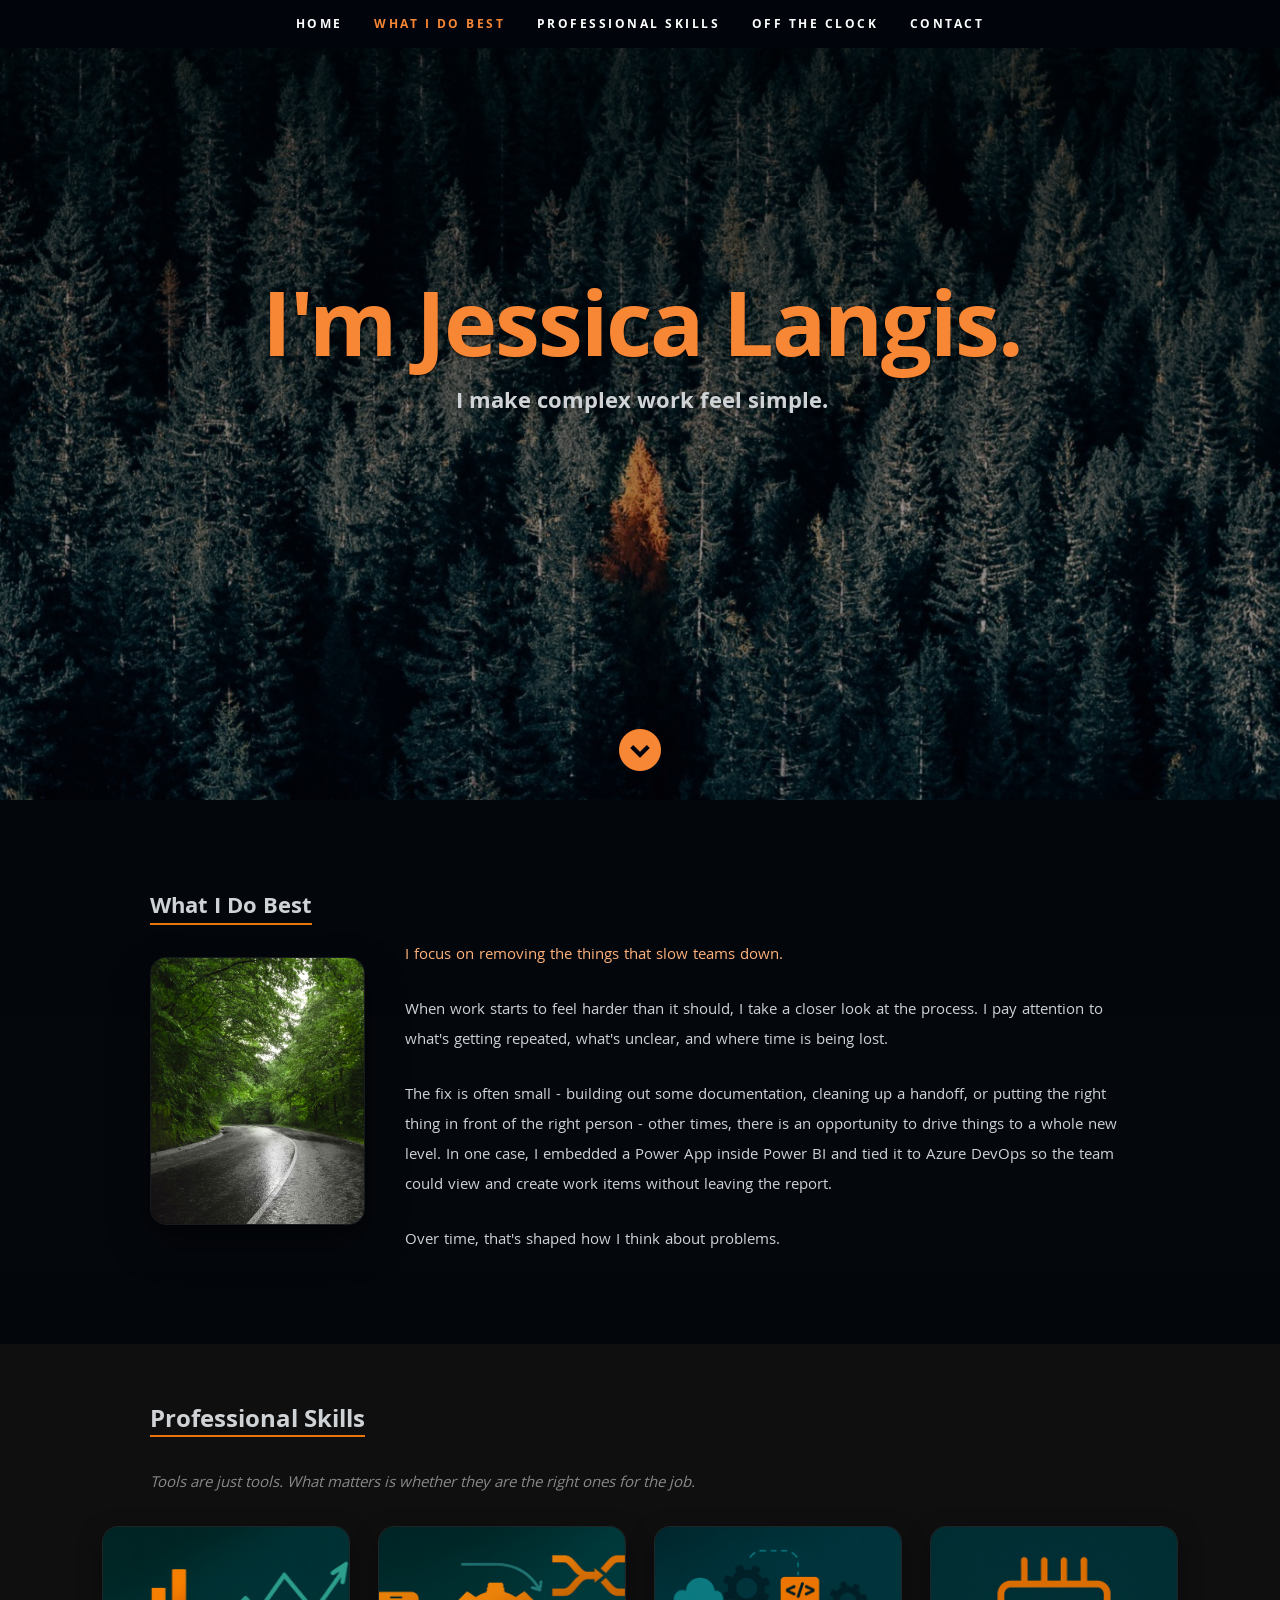
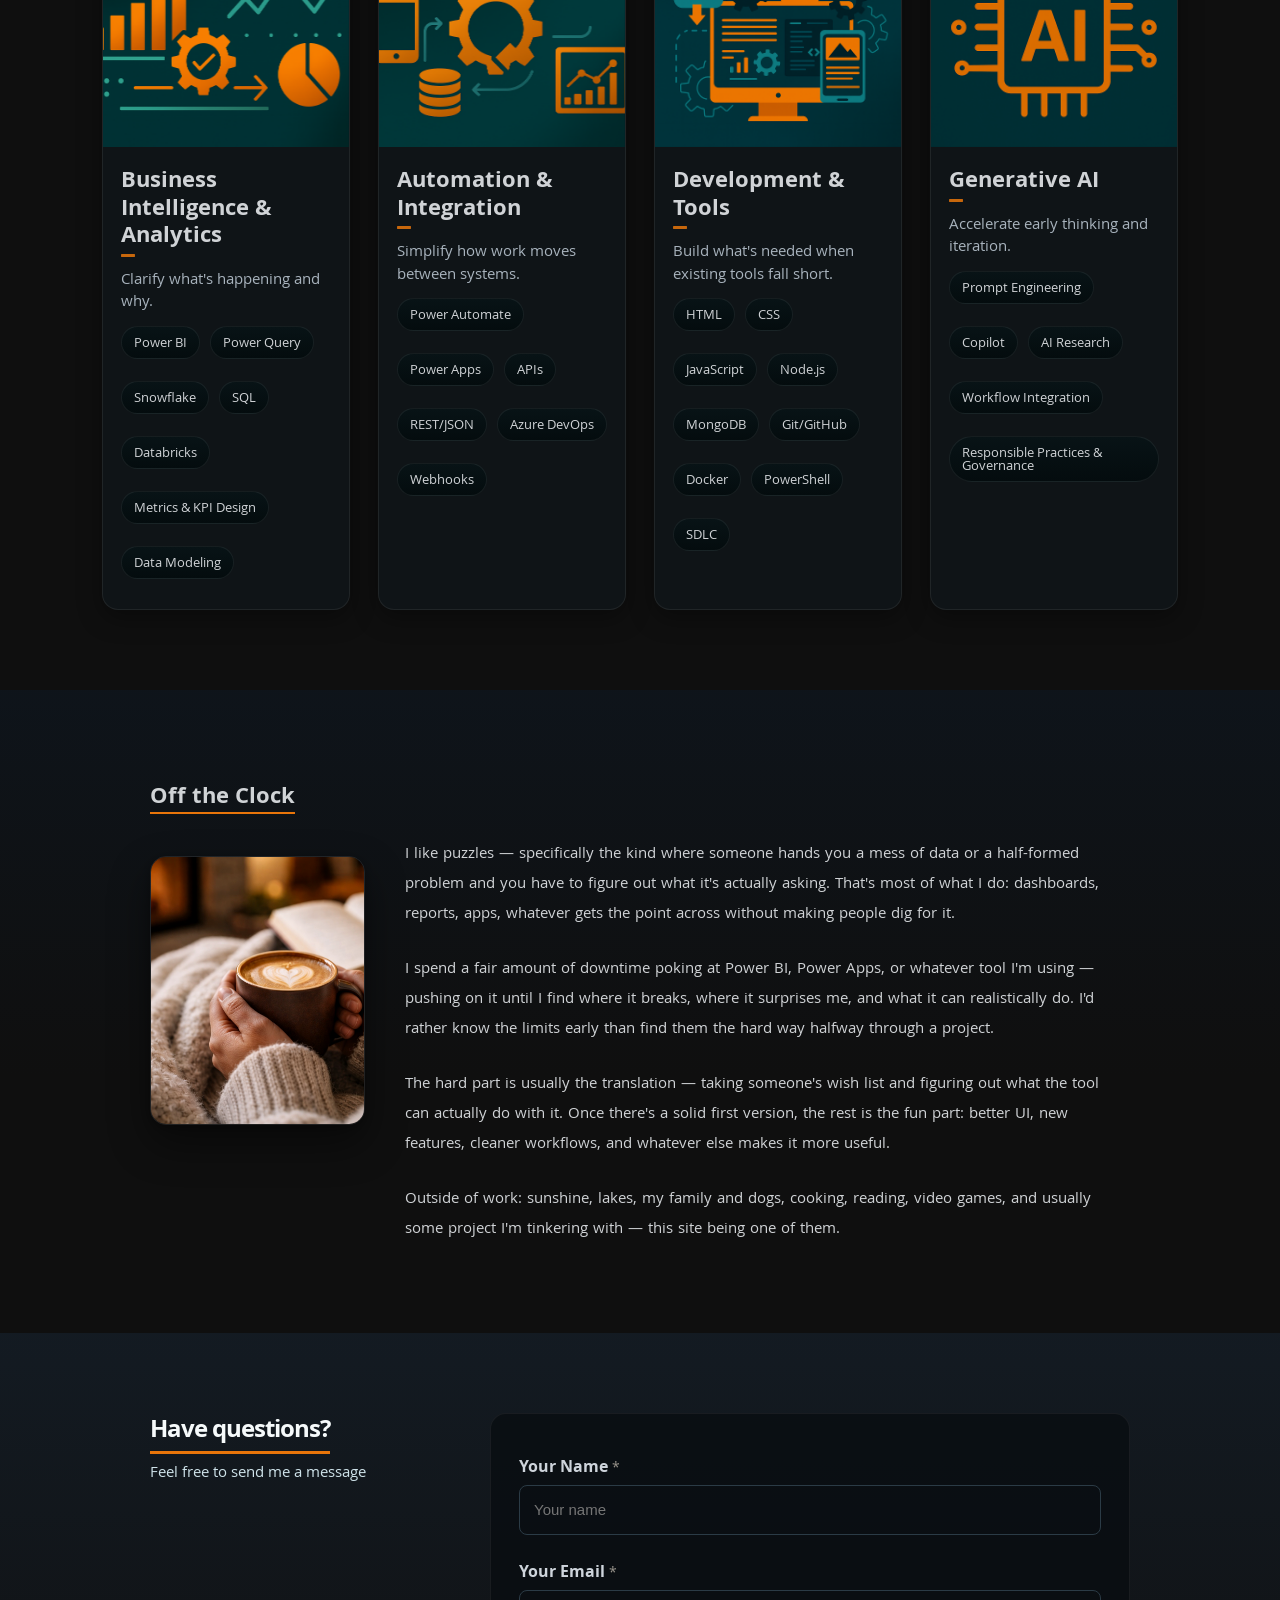
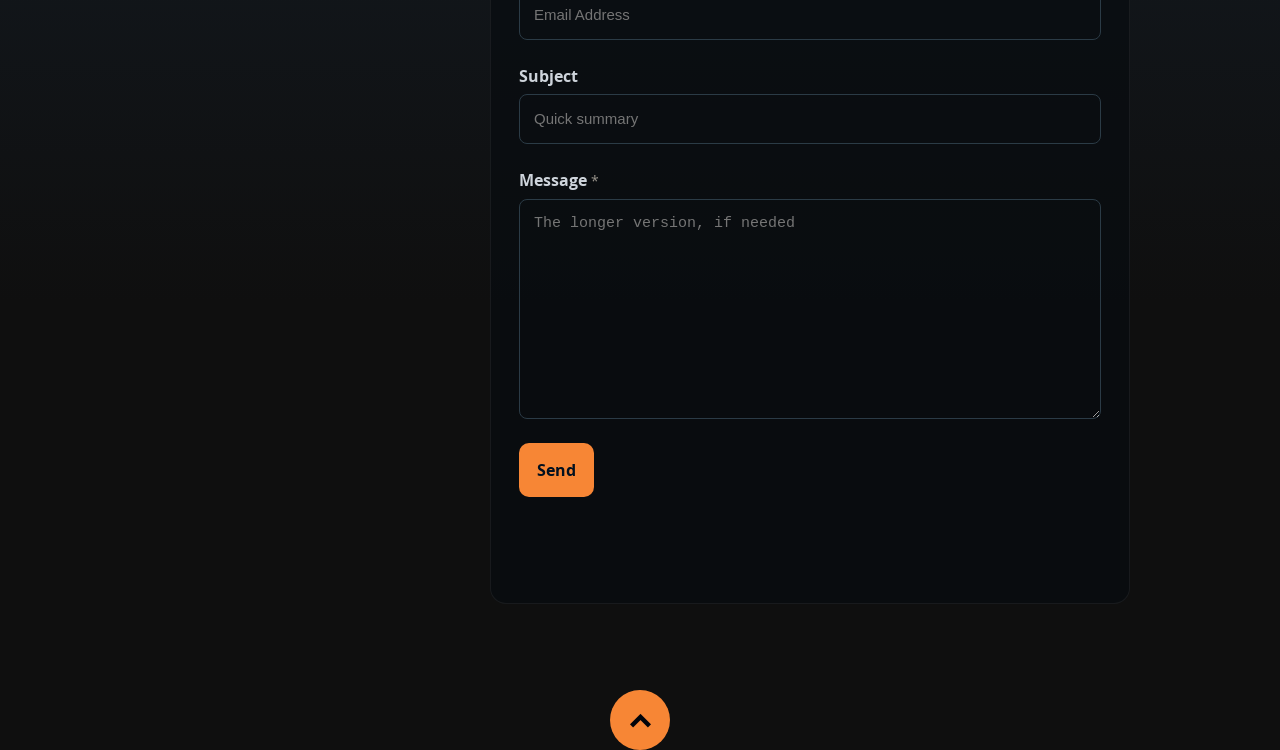
==== portfolio.html @ e97ec48c "simplified" ====
<!DOCTYPE html>
<!--[if lt IE 8 ]><html class="no-js ie ie7" lang="en"> <![endif]-->
<!--[if IE 8 ]><html class="no-js ie ie8" lang="en"> <![endif]-->
<!--[if (gte IE 8)|!(IE)]><!--><html class="no-js" lang="en"> <!--<![endif]-->
<head>

   <!--- Basic Page Needs
   ================================================== -->
   <meta charset="utf-8">
	<title>Jessica Langis — Portfolio</title>
	<meta name="description" content="Portfolio">
	<meta name="author" content="Jessica Langis">

   <!-- Mobile Specific Metas
   ================================================== -->
	<meta name="viewport" content="width=device-width, initial-scale=1, maximum-scale=1">

	<!-- CSS
    ================================================== -->
   <link rel="stylesheet" href="css/default.css">
	<link rel="stylesheet" href="css/layout.css">
   <link rel="stylesheet" href="css/media-queries.css">
   <link rel="stylesheet" href="css/magnific-popup.css">

   <!-- Script
   ================================================== -->
	<script src="js/modernizr.js"></script>

   <!-- Favicons
	================================================== -->
	<link rel="shortcut icon" href="favicon.png" sizes="32x32" type="image/png">

</head>


<body>

   <!-- Header
   ================================================== -->
   <header id="home">

      <nav id="nav-wrap">

         <a class="mobile-btn" href="#nav-wrap" title="Show navigation">Show navigation</a>
	      <a class="mobile-btn" href="#" title="Hide navigation">Hide navigation</a>

         <ul id="nav" class="nav">
            <li><a href="index.html">Home</a></li>
            <li><a class="smoothscroll" href="#whatidobest">What I Do Best</a></li>
	         <li><a class="smoothscroll" href="#skills-modern">Professional Skills</a></li>
            <li><a class="smoothscroll" href="#outsidetheoffice">Off the Clock</a></li>
            <li><a class="smoothscroll" href="#contact">Contact</a></li>
         </ul> <!-- end #nav -->

      </nav> <!-- end #nav-wrap -->

      <div class="row banner">
         <div class="banner-text">
            <h1 class="responsive-headline"><div class="reveal-title">I'm Jessica Langis.</h1></div>
            <h3 class="banner-text">I make complex work feel simple.</h3>
         </div>
      </div>

      <p class="scrolldown">
         <a class="smoothscroll" href="#contact"><i class="icon-down-circle"></i></a>
      </p>

   </header> <!-- Header End -->


   <!-- What I Do Best Section
   ================================================== -->
   <section id="whatidobest">

      <div class="container">

         <div class="row">

            <div class="twelve columns header-col">
               <h2>What I Do Best </h2>

            </div>
         <!-- Image column -->

            <div class="three columns">
               <div class="whatidobest-media">
               <img class="whatidobest-img" src="images/road.jpg" alt="Road" />
               </div>
            </div>

            <div class="three columns">

         <div class="row">

         </div>


         </div>
               <div class="nine columns main-col">
                  <p class="reveal-para emphasis">
                  <span>I focus on removing the things that slow teams down.</span>
                  </p>

                  <p class="reveal-para">
                  When work starts to feel harder than it should, I take a closer look at the process. I pay attention to what's getting repeated, what's unclear, and where time is being lost.
                  </p>

                  <p class="reveal-para">
                  The fix is often small - building out some documentation, cleaning up a handoff, or putting the right thing in front of the right person - other times, there is an opportunity to drive things to a whole new level. In one case, I embedded a Power App inside Power BI and tied it to Azure DevOps so the team could view and create work items without leaving the report.
                  </p>

                  <p class="reveal-para">
                  Over time, that's shaped how I think about problems.
                  </p>

      </div>

<br>
         </div>
   <!-- end .main-col -->

      </div>

   </section> <!-- What I do Best Section End-->


<!-- Skills Section NEW -->

<section id="skills-modern">

   <div class="container">
    <div class="row">
                  <div class="twelve columns header-col">

                  <div class="section-title">Professional Skills</div>

                  <p class="section-subtitle">Tools are just tools. What matters is whether they are the right ones for the job.
                  </p>

                  </div>
               </div>
                  <div class="row"></div>

    <div class="skills-grid">

      <article class="skill-card  support-card">

         <img class="skill-media" src="images/analytics.png" alt="Analytics and dashboards">

         <h3>Business Intelligence & Analytics</h3>

         <div class="skill-underline"></div>

         <p>Clarify what's happening and why.</p>

         <ul class="skill-tags">
            <li>Power BI</li>
            <li>Power Query</li>
            <li>Snowflake</li>
            <li>SQL</li>
            <li>Databricks</li>
            <li>Metrics & KPI Design</li>
            <li>Data Modeling</li>
         </ul>

      </article>

      <article class="skill-card  support-card">

         <img class="skill-media" src="images/automation.png" alt="Automation and integrations">

         <h3>Automation & Integration</h3>

         <div class="skill-underline"></div>

         <p>Simplify how work moves between systems.</p>

         <ul class="skill-tags">
            <li>Power Automate</li>
            <li>Power Apps</li>
            <li>APIs</li>
            <li>REST/JSON</li>
            <li>Azure DevOps</li>
            <li>Webhooks</li>
         </ul>

      </article>

      <article class="skill-card support-card">

         <img class="skill-media" src="images/development.png" alt="Development tools">

         <h3>Development & Tools</h3>

         <div class="skill-underline"></div>

         <p>Build what's needed when existing tools fall short.</p>

         <ul class="skill-tags">
            <li>HTML</li>
            <li>CSS</li>
            <li>JavaScript</li>
            <li>Node.js</li>
            <li>MongoDB</li>
            <li>Git/GitHub</li>
            <li>Docker</li>
            <li>PowerShell</li>
            <li>SDLC</li>
         </ul>

      </article>
      <!-- GenAI Skill Card -->
      <article class="skill-card support-card">

         <img class="skill-media" src="images/genai.png" alt="Generative AI">

      <h3>Generative AI</h3>

      <div class="skill-underline"></div>

      <p>Accelerate early thinking and iteration.</p>

      <ul class="skill-tags">
         <li>Prompt Engineering</li>
         <li>Copilot</li>
         <li>AI Research</li>
         <li>Workflow Integration</li>
         <li>Responsible Practices & Governance</li>


      </ul>

   </article>



   </div>

</div>

</section>
<!-- Skills Section End-->


  <!-- ================================================== -->
  <!-- Outside the Office -->

<section id="outsidetheoffice" class="outside-office">

   <div class="row">

      <div class="twelve columns header-col">

         <h2 class="section-title">Off the Clock</h2>

      </div>

      <!-- Image  -->

         <div class="three columns">
            <div class="outsideoffice-media">
            <img class="outsideoffice-img" src="images/coffee.png" alt="Coffee" />
            </div>
         </div>

      <div class="three columns"></div>



         <!-- Text column -->

         <div class="nine columns main-col">

   <p class="reveal-para">
      I like puzzles — specifically the kind where someone hands you a mess of data or a half-formed problem and you have to figure out what it's actually asking. That's most of what I do: dashboards, reports, apps, whatever gets the point across without making people dig for it.
   </p>

   <p class="reveal-para">
      I spend a fair amount of downtime poking at Power BI, Power Apps, or whatever tool I'm using — pushing on it until I find where it breaks, where it surprises me, and what it can realistically do. I'd rather know the limits early than find them the hard way halfway through a project.
   </p>

   <p class="reveal-para">
      The hard part is usually the translation — taking someone's wish list and figuring out what the tool can actually do with it. Once there's a solid first version, the rest is the fun part: better UI, new features, cleaner workflows, and whatever else makes it more useful.
   </p>

   <p class="reveal-para">
      Outside of work: sunshine, lakes, my family and dogs, cooking, reading, video games, and usually some project I'm tinkering with — this site being one of them.
   </p>




         </div>

      </div>

</section>

<!-- Outside the Office Section End-->

      <!-- Contact Section
   ================================================== -->

<section id="contact" class="contact-section">

   <div class="row">

    <!-- Left panel: title + quick points -->

    <div class="four columns header-col contact-intro">

      <h1 class="contact-title"><span>Have questions?</span></h1>
      <p class="contact-subtitle">
          Feel free to send me a message
      </p>

      <div class = "row"></div>

      <!--
      <p class="contact-note">
      </p>-->
    </div>

    <!-- Right panel: form -->
    <div class="eight columns main-col">
      <div class="contact-card">
        <form
  action="https://formspree.io/f/xzbqdypk"
  method="POST"
  id="contactForm"
  name="contactForm"
  accept-charset="UTF-8"
>
  <!-- Spam honeypot (hidden from users)-->
  <input type="text" name="website" style="display:none">

  <!-- Fixed subject for your inbox -->
  <input type="hidden" name="subject" value="(jessica-langis.github.io)">

  <!-- Name -->
  <div class="form-field">
    <label for="contactName">Your Name <span class="required">*</span></label>
    <input
      type="text"
      id="contactName"
      name="name"
      required
      autocomplete="name"
      maxlength="80"
      placeholder="Your name"
    />
  </div>

  <!-- Email -->
  <div class="form-field">
    <label for="contactEmail">Your Email <span class="required">*</span></label>
    <input
      type="email"
      id="contactEmail"
      name="email"
      required
      autocomplete="email"
      inputmode="email"
      placeholder="Email Address"
    />
  </div>

  <!-- Subject (optional, shown to user) -->
  <div class="form-field">
    <label for="contactSubject">Subject</label>
    <input
      type="text"
      id="contactSubject"
      name="topic"
      maxlength="120"
      placeholder="Quick summary"
    />
  </div>

  <!-- Message -->
  <div class="form-field">
    <label for="contactMessage">Message <span class="required">*</span></label>
    <textarea
      id="contactMessage"
      name="message"
      required
      rows="6"
      maxlength="3000"
      placeholder="The longer version, if needed"
    ></textarea>
  </div>



  <!-- Formspree routing helpers -->
  <!-- Reply-to header: maps to your “From” in Formspree dashboard -->
  <input type="hidden" name="_replyto" value="">

  <!-- Success redirect fallback (no-JS) -->
  <!-- Create /thanks.html if you prefer redirect over inline message -->

  <button type="submit" class="button">Send</button>

  <!-- Inline status UI (for both no‑JS and JS) -->
  <p id="formStatus" class="form-status" role="status" aria-live="polite"></p>
</form>

      </div>
    </div>
  </div>
</section>




   <!-- Contact Section End-->


   <!-- footer
   ================================================== -->
   <footer>

      <div class="row">

         <div class="twelve columns">

 <!--
            <ul class="copyright">
               <li>&copy; Copyright 2014 CeeVee</li>
               <li>Design by <a href="http://www.styleshout.com/" title="Styleshout" target="_blank">Styleshout</a></li>
            </ul>

         </div>
 -->
         <div id="go-top"><a class="smoothscroll" title="Back to Top" href="#home"><i class="icon-up-open"></i></a></div>

      </div>

   </footer> <!-- Footer End-->

   <!-- Java Script
   ================================================== -->
   <script src="https://ajax.googleapis.com/ajax/libs/jquery/1.10.2/jquery.min.js"></script>
   <!--<script>window.jQuery || document.write('<script src="js/jquery-1.10.2.min.js"><\/script>')</script>-->
   <script type="text/javascript" src="js/jquery-migrate-1.2.1.min.js"></script>
   <script src="js/jquery.flexslider.js"></script>
   <script src="js/waypoints.js"></script>
   <script src="js/jquery.fittext.js"></script>
   <script src="js/magnific-popup.js"></script>
   <script src="js/init.js"></script>


</body>

</html>
---- css/default.css ----
/*
=====================================================================
*   Ceevee v1.0 Default Stylesheet
*   url: styleshout.com
*   03-17-2014
=====================================================================

TOC:
a. Webfonts and Icon fonts
b. Reset
c. Default Styles
   1. Basic
   2. Typography
   3. Links
   4. Images
   5. Buttons
   6. Forms
d. Grid
e. Others
   1. Clearing
   2. Misc

=====================================================================  */

/* ------------------------------------------------------------------ */
/* a. Webfonts and Icon fonts
 ------------------------------------------------------------------ */

@import url("fonts.css");
@import url("fontello/css/fontello.css");
@import url("font-awesome/css/font-awesome.min.css");

/* ------------------------------------------------------------------
/* b. Reset
      Adapted from:
      Normalize.css - https://github.com/necolas/normalize.css/
      HTML5 Doctor Reset - html5doctor.com/html-5-reset-stylesheet/
/* ------------------------------------------------------------------ */

html, body, div, span, object, iframe,
h1, h2, h3, h4, h5, h6, p, blockquote, pre,
abbr, address, cite, code,
del, dfn, em, img, ins, kbd, q, samp,
small, strong, sub, sup, var,
b, i,
dl, dt, dd, ol, ul, li,
fieldset, form, label, legend,
table, caption, tbody, tfoot, thead, tr, th, td,
article, aside, canvas, details, figcaption, figure,
footer, header, hgroup, menu, nav, section, summary,
time, mark, audio, video {
   margin: 0;
   padding: 0;
   border: 0;
   outline: 0;
   font-size: 100%;
   vertical-align: baseline;
   background: transparent;
}

article,aside,details,figcaption,figure,
footer,header,hgroup,menu,nav,section {
   display: block;
}

audio,
canvas,
video {
   display: inline-block;
}

audio:not([controls]) {
   display: none;
   height: 0;
}

[hidden] { display: none; }

code, kbd, pre, samp {
   font-family: monospace, serif;
   font-size: 1em;
}

pre {
   white-space: pre;
   white-space: pre-wrap;
   word-wrap: break-word;
}

blockquote, q { quotes: #8220 #8220; }

blockquote:before, blockquote:after,
q:before, q:after {
   content: '';
   content: none;
}

ins {
   background-color: #ff9;
   color: #000;
   text-decoration: none;
}

mark {
   background-color: #A7F4F6;
   color: #555;
}

del { text-decoration: line-through; }

abbr[title], dfn[title] {
   border-bottom: 1px dotted;
   cursor: help;
}

table {
   border-collapse: collapse;
   border-spacing: 0;
}


/* ------------------------------------------------------------------ */
/* c. Default and Basic Styles
      Adapted from:
      Skeleton CSS Framework - http://www.getskeleton.com/
      Typeplate Typographic Starter Kit - http://typeplate.com/
/* ------------------------------------------------------------------ */

/*  1. Basic  ------------------------------------------------------- */

*,
*:before,
*:after {
   -moz-box-sizing: border-box;
   -webkit-box-sizing: border-box;
   box-sizing: border-box;
}

html {
   font-size: 62.5%;
   -webkit-font-smoothing: antialiased;
}

body {
   background: #182d42;
   font-family: 'opensans-regular', sans-serif;
   font-weight: normal;
   font-size: 15px;
   line-height: 30px;
	color: #D0D3D6;

   -webkit-font-smoothing: antialiased; /* Fix for webkit rendering */
	-webkit-text-size-adjust: 100%;
}

/*  2. Typography
       Vertical rhythm with leading derived from 6
--------------------------------------------------------------------- */

h1, h2, h3, h4, h5 {
   color: #D0D3D6;
	font-family: 'opensans-bold', sans-serif;
   font-weight: normal;
}
h6 {
   color: #ccc;
   font: 'opensans-light', sans-serif;
   font-weight: lighter;
}
h1 a, h2 a, h3 a, h4 a, h5 a, h6 a { font-weight: inherit; }
h1 { font-size: 38px; line-height: 42px; margin-bottom: 12px; letter-spacing: -1px; }
h2 { font-size: 24px; line-height: 36px; margin-bottom: 6px; text-align: left}
h3 { font-size: 22px; line-height: 30px; margin-bottom: 12px; }
h4 { font-size: 20px; line-height: 30px; margin-bottom: 6px; }
h5 { font-size: 18px; line-height: 30px; }
h6 { font-size: 14px; line-height: 20px; }
.subheader { }

.section-subtitle {
  max-width: 640px;
  margin-top: 0.75rem;
  color: #888;
  font-style: italic;
}

p { margin: 0 0 30px 0; }
p img { margin: 0; }
p.lead {
   font: 19px/36px 'opensans-light', sans-serif;
   margin-bottom: 18px;
}

/* for 'em' and 'strong' tags, font-size and line-height should be same with
the body tag due to rendering problems in some browsers */
em { font: 15px/30px 'opensans-italic', sans-serif; }
strong, b { font: 15px/30px 'opensans-bold', sans-serif; }
small { font-size: 11px; line-height: inherit; }

/*	Blockquotes */
blockquote {
   margin: 30px 0px;
   padding-left: 40px;
   position: relative;
}
blockquote:before {
   content: "\201C";
   opacity: 0.45;
   font-size: 80px;
   line-height: 0px;
   margin: 0;
   font-family: arial, sans-serif;

   position: absolute;
   top:  30px;
	left: 0;
}
blockquote p {
   font-family: 'opensans', serif;
   padding: 0;
   font-size: 18px;
   line-height: 36px;
}
blockquote cite {
   display: block;
   font-size: 12px;
   font-style: normal;
   line-height: 18px;
}
blockquote cite:before { content: "\2014 \0020"; }
blockquote cite a,
blockquote cite a:visited { color: #8B9798; border: none }

/* ---------------------------------------------------------------------
/*  Pull Quotes Markup
/*
    <aside class="pull-quote">
		<blockquote>
			<p></p>
		</blockquote>
	 </aside>
/*
/* --------------------------------------------------------------------- */
.pull-quote {
   position: relative;
	padding: 18px 30px 18px 0px;
}
.pull-quote:before,
.pull-quote:after {
	height: 1em;
	opacity: 0.45;
	position: absolute;
	font-size: 80px;
   font-family: Arial, Sans-Serif;
}
.pull-quote:before {
	content: "\201C";
	top:  33px;
	left: 0;
}
.pull-quote:after {
	content: '\201D';
	bottom: -33px;
	right: 0;
}
.pull-quote blockquote {
   margin: 0;
}
.pull-quote blockquote:before {
   content: none;
}

/* Abbreviations */
abbr {
   font-family: 'opensans-bold', sans-serif;
	font-variant: small-caps;
	text-transform: lowercase;
   letter-spacing: .5px;
	color: gray;
}
abbr:hover { cursor: help; }

/* drop cap */
.drop-cap:first-letter {
	float: left;
	margin: 0;
	padding: 14px 6px 0 0;
	font-size: 84px;
	font-family: /* Copperplate */ 'opensans-bold', sans-serif;
   line-height: 60px;
	text-indent: 0;
	background: transparent;
	color: inherit;
}

hr { border: solid #E3E3E3; border-width: 1px 0 0; clear: both; margin: 11px 0 30px; height: 0; }


/*  3. Links  ------------------------------------------------------- */

a, a:visited {
   text-decoration: none;
   outline: 0;
   color: #11b066;

   -webkit-transition: color .3s ease-in-out;
   -moz-transition: color .3s ease-in-out;
   -o-transition: color .3s ease-in-out;
   transition: color .3s ease-in-out;
}
a:hover, a:focus { color: #313131; }
p a, p a:visited { line-height: inherit; }


/*  4. List  --------------------------------------------------------- */

ul, ol { margin-bottom: 24px; margin-top: 12px; }
ul { list-style: none outside; }
ol { list-style: decimal; }
ol, ul.square, ul.circle, ul.disc { margin-left: 30px; }
ul.square { list-style: square outside; }
ul.circle { list-style: circle outside; }
ul.disc { list-style: disc outside; }
ul ul, ul ol,
ol ol, ol ul { margin: 6px 0 6px 30px; }
ul ul li, ul ol li,
ol ol li, ol ul li { margin-bottom: 6px; }
li { line-height: 18px; margin-bottom: 12px; }
ul.large li { }
li p { }

/* ---------------------------------------------------------------------
/*  Stats Tab Markup

    <ul class="stats-tabs">
		<li><a href="#">[value]<b>[name]</b></a></li>
	 </ul>

    Extend this object into your markup.
/*
/* --------------------------------------------------------------------- */
.stats-tabs {
   padding: 0;
   margin: 24px 0;
}
.stats-tabs li {
	display: inline-block;
	margin: 0 10px 18px 0;
	padding: 0 10px 0 0;
	border-right: 1px solid #ccc;
}
.stats-tabs li:last-child {
	margin: 0;
	padding: 0;
	border: none;
}
.stats-tabs li a {
	display: inline-block;
	font-size: 22px;
	font-family: 'opensans-bold', sans-serif;
   border: none;
   color: #313131;
}
.stats-tabs li a:hover {
   color:#11ABB0;
}
.stats-tabs li a b {
	display: block;
	margin: 6px 0 0 0;
	font-size: 13px;
	font-family: 'opensans-regular', sans-serif;
   color: #8B9798;
}

/* definition list */
dl { margin: 12px 0; }
dt { margin: 0; color:#11ABB0; }
dd { margin: 0 0 0 20px; }

/* Lining Definition Style Markup */
.lining dt,
.lining dd {
	display: inline;
	margin: 0;
}
.lining dt + dt:before,
.lining dd + dt:before {
	content: "\A";
	white-space: pre;
}
.lining dd + dd:before {
	content: ", ";
}
.lining dd:before {
	content: ": ";
	margin-left: -0.2em;
}

/* Dictionary Definition Style Markup */
.dictionary-style dt {
	display: inline;
	counter-reset: definitions;
}
.dictionary-style dt + dt:before {
	content: ", ";
	margin-left: -0.2em;
}
.dictionary-style dd {
	display: block;
	counter-increment: definitions;
}
.dictionary-style dd:before {
	content: counter(definitions, decimal) ". ";
}

/* Pagination */
.pagination {
   margin: 36px auto;
   text-align: center;
}
.pagination ul li {
   display: inline-block;
   margin: 0;
   padding: 0;
}
.pagination .page-numbers {
   font: 15px/18px 'opensans-bold', sans-serif;
   display: inline-block;
   padding: 6px 10px;
   margin-right: 3px;
   margin-bottom: 6px;
	color: #6E757C;
	background-color: #E6E8EB;

	-webkit-transition: all 200ms ease-in-out;
	-moz-transition: all 200ms ease-in-out;
	-o-transition: all 200ms ease-in-out;
	-ms-transition: all 200ms ease-in-out;
	transition: all 200ms ease-in-out;

   -moz-border-radius: 3px;
   -webkit-border-radius: 3px;
   -khtml-border-radius: 3px;
	border-radius: 3px;
}
.pagination .page-numbers:hover {
   background: #838A91;
   color: #fff;
}
.pagination .current,
.pagination .current:hover {
   background-color: #11ABB0;
   color: #fff;
}
.pagination .inactive,
.pagination .inactive:hover {
   background-color: #E6E8EB;
	color: #A9ADB2;
}
.pagination .prev, .pagination .next {}

/*  5. Images  --------------------------------------------------------- */

img {
   max-width: 100%;
   height: auto;
}
img.pull-right { margin: 12px 0px 0px 18px; }
img.pull-left { margin: 12px 18px 0px 0px; }

/*  6. Buttons  --------------------------------------------------------- */

.button,
.button:visited,
button,
input[type="submit"],
input[type="reset"],
input[type="button"] {
   font: 16px/30px 'opensans-bold', sans-serif;
   background: #f78635;
   display: inline-block;
	text-decoration: none;
   letter-spacing: 0;
   color: #02101f;
	padding: 12px 20px;
	margin-bottom: 18px;
   border: none;
   cursor: pointer;
   height: auto;

   -webkit-transition: all .2s ease-in-out;
	-moz-transition: all .2s ease-in-out;
	-o-transition: all .2s ease-in-out;
	-ms-transition: all .2s ease-in-out;
	transition: all .2s ease-in-out;

   -moz-border-radius: 3px;
   -webkit-border-radius: 3px;
   -khtml-border-radius: 3px;
   border-radius: 3px;
}

.button:hover,
button:hover,
input[type="submit"]:hover,
input[type="reset"]:hover,
input[type="button"]:hover {
   background: #f78635;
   color: #fff;
}

.button:active,
button:active,
input[type="submit"]:active,
input[type="reset"]:active,
input[type="button"]:active {
   background: #f78635;
   color: #fff;
}

.button.full-width,
button.full-width,
input[type="submit"].full-width,
input[type="reset"].full-width,
input[type="button"].full-width {
	width: 100%;
	padding-left: 0 !important;
	padding-right: 0 !important;
	text-align: center;
}

/* Fix for odd Mozilla border & padding issues */
button::-moz-focus-inner,
input::-moz-focus-inner {
    border: 0;
    padding: 0;
}


/*  7. Forms  --------------------------------------------------------- */

form { margin-bottom: 24px; }
fieldset { margin-bottom: 24px; }

input[type="text"],
input[type="password"],
input[type="email"],
textarea,
select {
   display: block;
   padding: 18px 15px;
   margin: 0 0 24px 0;
   border: 0;
   outline: none;
   min-width: 225px;
	max-width: 100%;
   font-size: 15px;
   line-height: 24px;
	color: #647373;
	background: #D3D9D9;

}

/* select { padding: 0;
   width: 220px;
   } */

input[type="text"]:focus,
input[type="password"]:focus,
input[type="email"]:focus,
textarea:focus {
   color: #B3B7BC;
	background-color: #3d4145;
}

textarea { min-height: 220px; }

label,
legend {
   font: 16px/24px 'opensans-bold', sans-serif;
	margin: 12px 0;
   color: #3d4145;
   display: block;
}
label span,
legend span {
	color: #98938b;
   font: 14px/24px 'opensans-regular', sans-serif;
}

input[type="checkbox"],
input[type="radio"] {
    font-size: 15px;
    color: #737373;
}

input[type="checkbox"] { display: inline; }

/* ------------------------------------------------------------------ */
/* d. Grid
---------------------------------------------------------------------
   gutter = 40px.
/* ------------------------------------------------------------------ */

/* default
--------------------------------------------------------------- */
.row {
   width: 96%;
   max-width: 1020px;
   margin: 0 auto;
}
/* fixed width for IE8 */
.ie .row { width: 1000px ; }

.narrow .row { max-width: 980px; }

.row .row { width: auto; max-width: none; margin: 0 -20px; }

/* row clearing */
.row:before,
.row:after {
    content: " ";
    display: table;
}
.row:after {
    clear: both;
}

.column, .columns {
   position: relative;
   padding: 0 20px;
   min-height: 1px;
   float: left;
}
.column.centered, .columns.centered  {
    float: none;
    margin: 0 auto;
}
.column.right, .columns.right  {
   position: relative;
   padding: 20px 0;
   min-height: 1px;
   float: right;
}

/* removed gutters */
.row.collapsed > .column,
.row.collapsed > .columns,
.column.collapsed, .columns.collapsed  { padding: 0; }

[class*="column"] + [class*="column"]:last-child { float: right; }
[class*="column"] + [class*="column"].end { float: right; }

/* column widths */
.row .one         { width: 8.33333%; }
.row .two         { width: 16.66667%; }
.row .three       { width: 25%; }
.row .four        { width: 33.33333%; }
.row .five        { width: 41.66667%; }
.row .six         { width: 50%; }
.row .seven       { width: 58.33333%; }
.row .eight       { width: 66.66667%; }
.row .nine        { width: 75%; }
.row .ten         { width: 83.33333%; }
.row .eleven      { width: 91.66667%; }
.row .twelve      { width: 100%; }
.row .thirteen    { width: 25%; float:right;}

/* Offsets */
.row .offset-1    { margin-left: 8.33333%; }
.row .offset-2    { margin-left: 16.66667%; }
.row .offset-3    { margin-left: 25%; }
.row .offset-4    { margin-left: 33.33333%; }
.row .offset-5    { margin-left: 41.66667%; }
.row .offset-6    { margin-left: 50%; }
.row .offset-7    { margin-left: 58.33333%; }
.row .offset-8    { margin-left: 66.66667%; }
.row .offset-9    { margin-left: 75%; }
.row .offset-10   { margin-left: 83.33333%; }
.row .offset-11   { margin-left: 91.66667%; }

/* Push/Pull */
.row .push-1      { left: 8.33333%; }
.row .pull-1      { right: 8.33333%; }
.row .push-2      { left: 16.66667%; 	}
.row .pull-2      { right: 16.66667%; }
.row .push-3      { left: 25%; }
.row .pull-3      { right: 25%;	}
.row .push-4      { left: 33.33333%; }
.row .pull-4      { right: 33.33333%; }
.row .push-5      { left: 41.66667%; }
.row .pull-5      { right: 41.66667%; }
.row .push-6      { left: 50%; }
.row .pull-6      { right: 50%; }
.row .push-7      { left: 58.33333%; }
.row .pull-7      { right: 58.33333%; }
.row .push-8      { left: 66.66667%; 	}
.row .pull-8      { right: 66.66667%; }
.row .push-9      { left: 75%; }
.row .pull-9      { right: 75%; }
.row .push-10     { left: 83.33333%; }
.row .pull-10     { right: 83.33333%; }
.row .push-11     { left: 91.66667%; }
.row .pull-11     { right: 91.66667%; }

/* block grids
--------------------------------------------------------------------- */
.bgrid-sixths [class*="column"]   { width: 16.66667%; }
.bgrid-quarters [class*="column"] { width: 25%; }
.bgrid-thirds [class*="column"]   { width: 33.33333%; }
.bgrid-halves [class*="column"]   { width: 50%; }

[class*="bgrid"] [class*="column"] + [class*="column"]:last-child { float: left; }

/* Left clearing for block grid columns - columns that changes width in
different screen sizes. Allows columns with different heights to align
properly.
--------------------------------------------------------------------- */
.first { clear: left; }   /* first column in default screen */
.s-first { clear: none; } /* first column in smaller screens */

/* smaller screens
--------------------------------------------------------------- */
@media only screen and (max-width: 900px) {

   /* block grids on small screens */
   .s-bgrid-sixths [class*="column"]   { width: 16.66667%; }
   .s-bgrid-quarters [class*="column"] { width: 25%; }
   .s-bgrid-thirds [class*="column"]   { width: 33.33333%; }
   .s-bgrid-halves [class*="column"]   { width: 50%; }

   /* block grids left clearing */
   .first { clear: none; }
   .s-first { clear: left; }

}

/* mobile wide/smaller tablets
--------------------------------------------------------------- */
@media only screen and (max-width: 767px) {

   .row {
	   width: 460px;
	   margin: 0 auto;
      padding: 0;
	}
   .column, .columns {
	   width: auto !important;
	   float: none;
	   margin-left: 0;
	   margin-right: 0;
      padding: 0 30px;
   }
   .row .row { width: auto; max-width: none; margin: 0 -30px; }

   [class*="column"] + [class*="column"]:last-child { float: none; }
   [class*="bgrid"] [class*="column"] + [class*="column"]:last-child { float: none; }

   /* Offsets */
   .row .offset-1    { margin-left: 0%; }
   .row .offset-2    { margin-left: 0%; }
   .row .offset-3    { margin-left: 0%; }
   .row .offset-4    { margin-left: 0%; }
   .row .offset-5    { margin-left: 0%; }
   .row .offset-6    { margin-left: 0%; }
   .row .offset-7    { margin-left: 0%; }
   .row .offset-8    { margin-left: 0%; }
   .row .offset-9    { margin-left: 0%; }
   .row .offset-10   { margin-left: 0%; }
   .row .offset-11   { margin-left: 0%; }
}

/* mobile narrow
--------------------------------------------------------------- */
@media only screen and (max-width: 460px) {

   .row { width: auto; }

}

/* larger screens
--------------------------------------------------------------- */
@media screen and (min-width: 1200px) {

   .wide .row { max-width: 1180px; }

}

/* ------------------------------------------------------------------ */
/* e. Others
/* ------------------------------------------------------------------ */

/*  1. Clearing
    (http://nicolasgallagher.com/micro-clearfix-hack/
--------------------------------------------------------------------- */

.cf:before,
.cf:after {
    content: " ";
    display: table;
}
.cf:after {
    clear: both;
}

/*  2. Misc -------------------------------------------------------- */

.remove-bottom { margin-bottom: 0 !important; }
.half-bottom { margin-bottom: 12px !important; }
.add-bottom { margin-bottom: 24px !important; }
.no-border { border: none; }

.text-center  { text-align: center !important; }
.text-left    { text-align: left !important; }
.text-right   { text-align: right !important; }
.pull-left    { float: left !important; }
.pull-right   { float: right !important; }
.align-center {
	margin-left: auto !important;
	margin-right: auto !important;
	text-align: center !important;
}
---- css/layout.css ----
/*
=====================================================================
*   Ceevee v1.0 Layout Stylesheet
*   url: styleshout.com
*   03-18-2014
=====================================================================

   TOC:
   a. General Styles
   b. Header Styles
   c. About Section
   c.1 What I do Section
   c.2 Outside the Office Section
   d. Resume Section
   e. Portfolio Section
   f. Call To Action Section
   g. Testimonials Section
   h. Contact Section
   i. Footer

===================================================================== */

/* ------------------------------------------------------------------ */
/* a. General Styles
/* ------------------------------------------------------------------ */

body { 
   background: #0f0f0f; 
}

/* ------------------------------------------------------------------ */
/* b. Header Styles
/* ------------------------------------------------------------------ */




header {
   position: relative;
   height: 800px;
   min-height: 500px;
   width: 100%;
     background: linear-gradient(to bottom, rgba(0,0,0,0.6), rgba(0,0,0,0.2)),
      url(../images/background.png) no-repeat top center;
   background-size: cover !important;
	-webkit-background-size: cover !important;
   text-align: center;
   overflow: hidden;
   color: white;
}

/* vertically center banner section */
header:before {
   content: '';
   display: inline-block;
   vertical-align: middle;
   height: 100%;
}
header .banner {
   display: inline-block;
   vertical-align: middle;
   margin: 0 auto;
   width: 85%;
   padding-bottom: 100px;
   text-align: center;
}
header .banner-text { 
   width: 100%; 
}
header .banner-text h1 {
   font-size: 4rem;
   font-weight: 700;
   font: 90px/1.1em 'opensans-bold', sans-serif;
   color: #f78635;
   letter-spacing: -2px;
   margin: 0 auto 13px auto;
   text-shadow: 0px 1px 3px rgba(0, 0, 0, .8);
}
header .banner-text h3 {
   font: 16px/1.3em 'opensans', sans-serif;
   font-weight: 500;
   color: #fff;
   background-color: #161415b5;
   margin: 0 auto;
   width: 35%;
   height: 34px;
   text-shadow: 0px 1px 2px rgba(0, 0, 0, .8);
}

header .banner-text h3 span,
header .banner-text h3 a {
   color: #f78635;
   font-weight: normal;
}
header .banner-text hr {
   width: 60%;
   margin: 18px auto 24px auto;
   border-color: #2F2D2E;
   border-color: rgba(150, 150, 150, .0);
}

/* header social links */
header .social {
   margin: 24px 0;
   padding: 0;
   font-size: 30px;
   text-shadow: 0px 1px 2px rgba(0, 0, 0, .8);
}
header .social li {
   display: inline-block;
   margin: 0 15px;
   padding: 0;
}
header .social li a { color: #fff; }
header .social li a:hover { color: #f78635; }

/* scrolldown link */
header .scrolldown a {
   position: absolute;
   bottom: 30px;
   left: 50%;
   margin-left: -29px;
   color: #fff;
   display: block;
   height: 42px;
   width: 42px;
   font-size: 42px;
   line-height: 42px;
   color: #f78635;
   border-radius: 100%;
   -webkit-transition: all .3s ease-in-out;
   -moz-transition: all .3s ease-in-out;
   -o-transition: all .3s ease-in-out;
   transition: all .3s ease-in-out;
}
header .scrolldown a:hover {color: #fff; }


/* primary navigation
--------------------------------------------------------------------- */
#nav-wrap ul, #nav-wrap li, #nav-wrap a {
	 margin: 0;
	 padding: 0;
	 border: none;
	 outline: none;
}

/* nav-wrap */
#nav-wrap {
   font: 12px 'opensans-bold', sans-serif;
   width: 100%;
   text-transform: uppercase;
   letter-spacing: 2.5px;
   margin: 0 auto;
   z-index: 100;
   position: fixed;
   left: 0;
   top: 0;
   background-color: #01040b;
}
.opaque { background-color: #333; }

/* hide toggle button */
#nav-wrap > a.mobile-btn { display: none; }

ul#nav {
   min-height: 48px;
   width: auto;

   /* center align the menu */
   text-align: center;
}
ul#nav li {
   position: relative;
   list-style: none;
   height: 48px;
   display: inline-block;
}

/* Links */
ul#nav li a {

/* 8px padding top + 8px padding bottom + 32px line-height = 48px */

   display: inline-block;
   padding: 8px 13px;
   line-height: 32px;
	text-decoration: none;
   text-align: left;
   color: #fff;
	-webkit-transition: color .2s ease-in-out;
	-moz-transition: color .2s ease-in-out;
	-o-transition: color .2s ease-in-out;
	-ms-transition: color .2s ease-in-out;
	transition: color .2s ease-in-out;
}

ul#nav li a:active { 
   background-color: transparent !important; 
}

ul#nav li.current a { 
   color: #f78635; 
}

ul#nav li a:hover, ul#nav li a:focus {
   color: #f8b17f;
   background-color: transparent !important;
}

/* ------------------------------------------------------------------ */
/* c. About Section
/* ------------------------------------------------------------------ */

#about {
   background: #04121b;
   padding-top: 90px;
   padding-bottom: 66px;
   overflow: hidden;
}

#about a, #about a:visited  { color: #fff; }
#about a:hover, #about a:focus { color: #f78635; }

#about h2 {
   font: 22px/30px 'opensans-bold', sans-serif;
   color: #D0D3D6;
   margin-bottom: 12px;
}
#about p {
   line-height: 30px;
   font-weight: bold;
   color: #D0D3D6;
}
#about p span {
   color: #f39f62;
   line-height: 30px;
}
/*#about .profile-pic {
   position: relative;
   width: 200px;
   height: 300px;
   border-radius: 100%;
}
 #about .profile-pic:hover {
  transform: translateY(-4px);
  box-shadow: 0 14px 32px rgba(0,0,0,.45);
  border-color: rgba(255,255,255,.12);
}*/

#about .contact-details { 
   width: 41.66667%; 
}
#about .download {
   width: 58.33333%;
   padding-top: 6px;
}
#about .main-col { padding-right: 5%; }
#about .download .button {
   margin-top: 6px;
   background: #323938;
}
#about .download .button:hover {
   background: #f78635;
   color: #fff;
}
#about .download .button i {
   margin-right: 15px;
   font-size: 20px;
}

/* ------------------------------------------------------------------ */
/* c.1 What I do Best Section
/* ------------------------------------------------------------------ */

#whatidobest {
   background: #01040bc4;
   padding-top: 90px;
   padding-bottom: 66px;
   overflow: hidden;
}
#whatidobest  h2{
  margin:0 auto 22px; 
  text-align:center; 
  display:inline-block;
  padding-bottom:.25rem;
  border-bottom:2px solid var(--accent); 

}
#whatidobest a, #whatidobest a:visited  { 
   color: #fff; 
}
#whatidobest a:hover, #whatidobest a:focus { 
   color: #ffb27b; 
}
#whatidobest h2 {
   font: 22px/30px 'opensans-bold', sans-serif;
   color: #D0D3D6;
   margin-bottom: 12px;
}
#whatidobest p {
   line-height: 30px;
   color: #D0D3D6;
   font-weight: lighter;
   letter-spacing: 0px;
   word-spacing: 1px;
}
#whatidobest p span {
   color: #ffb27b;
   line-height: 30px;
}
#whatidobest .profile-pic {
   position: relative;
   width: 200px;
   height: 300px;
   border-radius: 15%;
}
#whatidobest .contact-details { width: 41.66667%; }
#whatidobest .download {
   width: 58.33333%;
   padding-top: 6px;
}
#Whatidobest .main-col { padding-right: 5%; }
#whatidobest .download .button {
   margin-top: 6px;
   background: #323938;
}
#whatidobest .download .button:hover {
   background: #ffb27b;
   color: #D0D3D6;
}
#whatidobest .download .button i {
   margin-right: 15px;
   font-size: 20px;
}
/* Image container (card) */
.whatidobest-media {
  width: 100%;
  max-width: 240px;
  margin: 2rem auto 0;

  border-radius: 16px;
  overflow: hidden;

  /* Separation on dark background */
  border: 1px solid rgba(255, 255, 255, 0.08);

  /* Soft, layered shadow */
  box-shadow:
    0 18px 40px rgba(0, 0, 0, 0.45),
    0 2px 10px rgba(0, 0, 0, 0.25);

  /* Helps with smoother transforms on some browsers */
  transform: translateZ(0);
}

/* Image fill */
.whatidobest-media > img {
  display: block;
  width: 100%;
  height: 100%;
  aspect-ratio: 4 / 5;
  object-fit: cover;
  object-position: center;

  transform: scale(1);
  transition: transform 600ms ease;

  /* Subtle pop on dark UI */
  filter: contrast(1.06) saturate(1.06) brightness(1.03);
}

/* Hover: zoom the image (container stays still) */
.whatidobest-media:hover > img {
  transform: scale(1.06);
}

/* Keyboard accessibility: same behavior when focused */
.whatidobest-media:focus-within > img {
  transform: scale(1.06);
}

/* Stronger lift on hover */
.whatidobest-media:hover {
  box-shadow:
    0 22px 48px rgba(0, 0, 0, 0.55),
    0 0 24px rgba(255, 178, 123, 0.10);
}

/* ----------------------------- */
/* e) Outside the Office  */
/* ----------------------------- */

.outside-office{
  background: var(--panel);
  background-image: linear-gradient(180deg, rgba(12, 35, 60, 0.25) 0%, rgba(33, 110, 146, 0) 60%);  
  padding-top: 90px;
  padding-bottom: 66px;
  overflow: hidden;
}
.outside-office  h2{
  margin:0 auto 22px; 
  text-align:center; 
  display:inline-block;
  padding-bottom:.25rem;
  border-bottom:2px solid var(--accent); 

}
.outside-office h2 { 
  font: 22px/30px 'opensans-bold', sans-serif; 
  color: #D0D3D6; 
}

.outside-office p {
   line-height: 30px;
   color: #D0D3D6;
   font-weight: lighter;
   letter-spacing: 0px;
   word-spacing: 1px;
}
.outside-office span {
   color: #ffb27b;
   line-height: 30px;
}
/* two-column grid: 1fr vs 2.333fr ≈ 30/70 */
.outside-office-container{
  display:grid;
  grid-template-columns: 1fr 2.333fr;  /* ≈30% / 70% */
  gap:2rem;
  align-items:start;
  max-width: var(--wrap);
  margin:0 auto;
  padding:0 12px;
}

.outside-office .main-col { 
   padding-right: 5%; 
}
/* Keep legacy columns working for this section */
/* keep the legacy columns working */
.outsidetheoffice .row,
.outsidetheoffice .columns {
  float: left;
  width: auto;
  padding: 0 20px;  
}

/* spacer columnn */
.outsidetheoffice .three.columns {
  padding: 0;
}

/* main text column */
.outsidetheoffice .nine.columns.main-col {
  padding-left: 20px;  
  padding-right: 5%;   
}

/* mobile: remove the spacer and let text go full width */
@media (max-width: 767px) {
  #outsidetheoffice .three.columns { display: none; }
  #outsidetheoffice .nine.columns.main-col {
    float: none;
    width: 100%;
    padding: 0 30px;   
  }
}

/* One header style  */
.outsidetheoffice .section-title{
  margin: 0 auto 22px;
  display: inline-block;
  text-align: center;
  padding-bottom: .25rem;
  border-bottom: 2px solid var(--accent);
}

/* Image container (card) */
.outsideoffice-media {
  width: 100%;
  max-width: 240px;
  margin: 2rem auto 0;

  border-radius: 16px;
  overflow: hidden;

  /* Separation on dark background */
  border: 1px solid rgba(255, 255, 255, 0.08);

  /* Soft, layered shadow */
  box-shadow:
    0 18px 40px rgba(0, 0, 0, 0.45),
    0 2px 10px rgba(0, 0, 0, 0.25);

  /* Helps with smoother transforms on some browsers */
  transform: translateZ(0);
}

/* Image fill */
.outsideoffice-media > img {
  display: block;
  width: 100%;
  height: 100%;
  aspect-ratio: 4 / 5;
  object-fit: cover;
  object-position: center;

  transform: scale(1);
  transition: transform 600ms ease;


  
  /* Subtle pop on dark UI */
  filter: contrast(1.06) saturate(1.06) brightness(1.03);
}

/* Hover: zoom on image (container stays still) */
.outsideoffice-media:hover > img {
  transform: scale(1.06);
}

/* Keyboard accessibility: same behavior when focused */
.outsideoffice-media:focus-within > img {
  transform: scale(1.06);
}

/* Slightly stronger lift on hover */
.outsideoffice-media:hover {
  box-shadow:
    0 22px 48px rgba(0, 0, 0, 0.55),
    0 0 24px rgba(255, 178, 123, 0.10);
}

/* =========================================================
   Skills (Modern)
   ========================================================= */

/* ---- Design tokens (prefer global; keep here if section-only) ---- */
:root {
  --accent: #E8750A;

  --skills-wrap: 1100px;
  --skills-pad-x: 12px;
  --skills-gap: 28px;

  --card-bg: #0f1417;
  --card-border: rgba(255, 255, 255, 0.07);
  --card-border-hover: rgba(255, 255, 255, 0.14);
  --text: #D0D3D6;
  --muted: #a8b3bd;

  --radius-lg: 16px;
  --shadow: 0 8px 24px rgba(0, 0, 0, 0.35);
  --shadow-hover: 0 16px 36px rgba(0, 0, 0, 0.45);

  --tag-bg: linear-gradient(180deg, #081316 0%, #040c0e 100%);
  --tag-border-hover: rgba(232, 117, 10, 0.55);
  --tag-bg-hover: rgba(232, 117, 10, 0.10);

  --focus-ring: 2px solid rgba(232, 117, 10, 0.55);
}

/* ---- Section shell ---- */
#skills-modern {
  padding: 60px 0 80px;
  background: transparent;
  clear: both;
}

#skills-modern .container {
  width: 96%;
  max-width: var(--skills-wrap);
  margin: 0 auto;
  padding: 0 var(--skills-pad-x);
}

#skills-modern .section-title {
  margin: 0 auto 22px;
  display: inline-block;
  text-align: center;
  padding-bottom: 0.25rem;
  border-bottom: 2px solid var(--accent);
  font: 24px/1.2 'opensans-bold', sans-serif;
  color: var(--text);
}

/* ---- Grid ---- */
#skills-modern .skills-grid {
  display: grid;
  grid-template-columns: repeat(auto-fit, minmax(200px, 1fr));
  gap: var(--skills-gap);
}

/* ---- Card ---- */
#skills-modern .skill-card {
  position: relative;
  isolation: isolate;

  background: var(--card-bg);
  border: 1px solid var(--card-border);
  border-radius: var(--radius-lg);
  overflow: hidden;

  box-shadow: var(--shadow);

  transition: transform 220ms ease, box-shadow 220ms ease, border-color 220ms ease;
  will-change: transform;
}

/* Hover + keyboard parity */
#skills-modern .skill-card:hover,
#skills-modern .skill-card:focus-within {
  transform: translateY(-4px);
  box-shadow: var(--shadow-hover);
  border-color: var(--card-border-hover);
}

/* Keyboard focus ring on the card */
#skills-modern .skill-card:focus-within {
  outline: var(--focus-ring);
  outline-offset: 2px;
}

/* ---- Card media ---- */
#skills-modern .skill-media {
  display: block;
  width: 100%;
  height: 220px;
  object-fit: cover;

  transition: transform 350ms ease;
  will-change: transform;
}

#skills-modern .skill-card:hover .skill-media,
#skills-modern .skill-card:focus-within .skill-media {
  transform: translateY(-4px) scale(1.02);
}

/* ---- Typography ---- */
#skills-modern .skill-card h3 {
  margin: 18px 18px 6px;
  color: var(--text);
  font-size: 22px;
  line-height: 1.25;
}

#skills-modern .skill-card p {
  margin: 0 18px 14px;
  color: var(--muted);
  line-height: 1.5;
}

/* ---- Underline accent ---- */
#skills-modern .skill-underline {
  width: 56px;
  height: 3px;
  margin: 0 18px 10px;

  background: var(--accent);
  border-radius: 2px;

  transform-origin: 0 50%;
  transform: scaleX(0.25);
  opacity: 0.85;

  transition: transform 280ms ease, opacity 280ms ease;
}

#skills-modern .skill-card:hover .skill-underline,
#skills-modern .skill-card:focus-within .skill-underline {
  transform: scaleX(1);
  opacity: 1;
}

/* ---- Tags ---- */
#skills-modern .skill-tags {
  list-style: none;
  display: flex;
  flex-wrap: wrap;
  gap: 10px;
  margin: 0 18px 18px;
  padding: 0;
}

#skills-modern .skill-tags li {
  font-size: 13px;
  line-height: 1;
  padding: 9px 12px;

  border: 1px solid var(--card-border);
  border-radius: 999px;

  color: var(--text);
  background: var(--tag-bg);

  transition: border-color 220ms ease, background 220ms ease, color 220ms ease;
}

/* Tags respond on card hover/focus (not individual hover) */
#skills-modern .skill-card:hover .skill-tags li,
#skills-modern .skill-card:focus-within .skill-tags li {
  border-color: var(--tag-border-hover);
  background: var(--tag-bg-hover);
  color: #fff;
}

/* Individual hover */
#skills-modern .skill-tags li:hover {
  border-color: var(--tag-border-hover);
  background: rgba(232, 117, 10, 0.08);
  color: #fff;
}

/* ---- Supporting badge (optional) ---- */
#skills-modern .skill-badge {
  position: absolute;
  top: 12px;
  right: 12px;

  font-size: 12px;
  line-height: 1;
  letter-spacing: 0.02em;

  padding: 7px 10px;
  border-radius: 999px;

  color: #ffe9d0;
  background: rgba(253, 159, 17, 0.15);
  border: 1px solid rgba(253, 159, 17, 0.35);

  backdrop-filter: blur(2px);
  pointer-events: none;
}

#skills-modern .skill-card.support-card:hover,
#skills-modern .skill-card.support-card:focus-within {
  border-color: rgba(253, 159, 17, 0.20);
  box-shadow: 0 14px 34px rgba(253, 159, 17, 0.10), var(--shadow-hover);
}

/* ---- Responsive tweak ---- */
@media (max-width: 520px) {
  #skills-modern .skill-media { height: 130px; }
}

/* ---- Reduced motion ---- */
@media (prefers-reduced-motion: reduce) {
  #skills-modern .skill-card,
  #skills-modern .skill-media,
  #skills-modern .skill-underline,
  #skills-modern .skill-tags li {
    transition: none;
  }

  #skills-modern .skill-card:hover,
  #skills-modern .skill-card:focus-within {
    transform: none;
  }

  #skills-modern .skill-card:hover .skill-media,
  #skills-modern .skill-card:focus-within .skill-media {
    transform: none;
  }

  #skills-modern .skill-card:hover .skill-underline,
  #skills-modern .skill-card:focus-within .skill-underline {
    transform: scaleX(1);
  }
}

/* -------Paragraph Fade In ----------------------------------------------------------- */
.reveal-para {
  opacity: 0;
  transform: translateY(20px); /* start slightly below */
  transition: opacity 0.6s ease, transform 0.9s ease;
  margin-bottom: 1.5rem;
}

.reveal-para.visible {
  opacity: 1;
  transform: translateY(0); /* slides up into place */
}
/* Title: quicker + smaller motion */
.reveal-title {
  opacity: 0;
  transform: translateY(10px);
  transition: opacity .45s ease, transform .45s ease;
}
.reveal-title.visible {
  opacity: 1;
  transform: translateY(0);
}

/* Paragraphs: reveal after the title, a touch slower */
.reveal-para {
  opacity: 0;
  transform: translateY(20px);
  transition: opacity .6s ease, transform .6s ease;
  margin-bottom: 2.5rem;
}
.reveal-para.visible {
  opacity: 1;
  transform: translateY(0);
}

/* Slight stagger between paragraphs */
.reveal-para:nth-child(1) { transition-delay: .05s; }
.reveal-para:nth-child(2) { transition-delay: .15s; }
.reveal-para:nth-child(3) { transition-delay: .25s; }


/* Reusable reveal effect */
.reveal {
  opacity: 0;
  transform: translateY(8px);
  transition:
    opacity .45s ease,
    transform .45s ease;
  will-change: opacity, transform;
}

/* When in view */
.reveal.in {
  opacity: 1;
  transform: none;
}

/* Tiny stagger */
.reveal {
  transition-delay: var(--reveal-delay, 0s);
}

/* Respect reduced motion */
@media (prefers-reduced-motion: reduce) {
  .reveal,
  .reveal.in {
    opacity: 1 !important;
    transform: none !important;
    transition: none !important;
  }
}

/* === Skills bars === */

   /*   
.bars {
	width: 95%;
	float: left;
   padding:    0px;
	text-align: left;
}
.bars .skills {
  	margin-top: 80px;
   list-style: none;
 
}
.bars li {
   position: relative;
  	margin-bottom: 70px;
   margin-top: 50px;
  	background: #fff;
  	height: 30px;
  	border-radius: 3px;
   }
.bars li em {
	font: 15px 'opensans-bold', sans-serif;
   color: #fff;
	text-transform: uppercase;
   letter-spacing: 2px;
	font-weight: normal;
   position: relative;
	top: -55px;
}
.bars li p {
	font: 13px 'opensans', sans-serif;
   color: #d8f4fa;
   letter-spacing: 2px;
	font-weight: normal;
   position: relative;
	top: -55px;
}
.bar-expand {
   position: absolute;
   left: 0;
   top: 0;
   margin: 0;
   padding-right: 24px;
  	background: #f88c40;
   display: inline-block;
  	height: 30px;
   line-height: 42px;
   border-radius: 3px 0 0 3px;
}

.bi {
  	width: 85%;
   -moz-animation: photoshop 2s ease;
  	-webkit-animation: photoshop 2s ease;
}
.webdevelopment {
  	width: 45%;
  	-moz-animation: illustrator 2s ease;
  	-webkit-animation: illustrator 2s ease;
}
.marketresearch {
  	width: 40%;
  	-moz-animation: wordpress 2s ease;
  	-webkit-animation: wordpress 2s ease;
}
.pm {
  	width: 90%;
  	-moz-animation: css 2s ease;
  	-webkit-animation: css 2s ease;
}
.sdlc {
  	width: 85%;
  	-moz-animation: html5 2s ease;
  	-webkit-animation: html5 2s ease;
}
.jquery {
  	width: 50%;
  	-moz-animation: jquery 2s ease;
  	-webkit-animation: jquery 2s ease;
}

@-moz-keyframes datamodeling {
  0%   { width: 0px;  }
  100% { width: 60%;  }
}
@-moz-keyframes webdevelopment {
  0%   { width: 0px;  }
  100% { width: 55%;  }
}
@-moz-keyframes pmbok {
  0%   { width: 0px;  }
  100% { width: 50%;  }
}
@-moz-keyframes jira {
  0%   { width: 0px;  }
  100% { width: 90%;  }
}
@-moz-keyframes sdlc {
  0%   { width: 0px;  }
  100% { width: 80%;  }
}
@-moz-keyframes jquery {
  0%   { width: 0px;  }
  100% { width: 50%;  }
}

@-webkit-keyframes datamodeling {
  0%   { width: 0px;  }
  100% { width: 60%;  }
}
@-webkit-keyframes webdevelopment {
  0%   { width: 0px;  }
  100% { width: 55%;  }
}
@-webkit-keyframes pmbok {
  0%   { width: 0px;  }
  100% { width: 50%;  }
}
@-webkit-keyframes jira {
  0%   { width: 0px;  }
  100% { width: 90%;  }
}
@-webkit-keyframes sdlc {
  0%   { width: 0px;  }
  100% { width: 80%;  }
}
@-webkit-keyframes jquery {
  0%   { width: 0px;  }
  100% { width: 50%;  }
}

/* ------------------------------------------------------------------ */
/* e. Portfolio Section
/* ------------------------------------------------------------------ */

#portfolio {
   background: #ebeeee;
   padding-top: 90px;
   padding-bottom: 60px;
}
#portfolio h1 {
   font: 15px/24px 'opensans-semibold', sans-serif;
   text-transform: uppercase;
   letter-spacing: 1px;
   text-align: center;
   margin-bottom: 48px;
   color: #D0D3D6;
}

/* Portfolio Content */
#portfolio-wrapper .columns { 
   margin-bottom: 36px; 
}
.portfolio-item .item-wrap {
   background: #fff;
   overflow: hidden;
   position: relative;

   -webkit-transition: all 0.3s ease-in-out;
	-moz-transition: all 0.3s ease-in-out;
	-o-transition: all 0.3s ease-in-out;
	-ms-transition: all 0.3s ease-in-out;
	transition: all 0.3s ease-in-out;
}
.portfolio-item .item-wrap a {
   display: block;
   cursor: pointer;
}

/* overlay */
.portfolio-item .item-wrap .overlay {
   position: absolute;
   left: 0;
   top: 0;
   width: 100%;
   height: 100%;

	opacity: 0;
	-moz-opacity: 0;
	filter:alpha(opacity=0);

   -webkit-transition: opacity 0.3s ease-in-out;
	-moz-transition: opacity 0.3s ease-in-out;
	-o-transition: opacity 0.3s ease-in-out;
	transition: opacity 0.3s ease-in-out;

   background: url(../images/overlay-bg.png) repeat;
}
.portfolio-item .item-wrap .link-icon {
   display: block;
   color: #fff;
   height: 30px;
   width: 30px;
   font-size: 18px;
   line-height: 30px;
   text-align: center;

   opacity: 0;
	-moz-opacity: 0;
	filter:alpha(opacity=0);

   -webkit-transition: opacity 0.3s ease-in-out;
	-moz-transition: opacity 0.3s ease-in-out;
	-o-transition: opacity 0.3s ease-in-out;
	transition: opacity 0.3s ease-in-out;

   position: absolute;
   top: 50%;
   left: 50%;
   margin-left: -15px;
   margin-top: -15px;
}
.portfolio-item .item-wrap img {
   vertical-align: bottom;
}
.portfolio-item .portfolio-item-meta { 
   padding: 18px 
}
.portfolio-item .portfolio-item-meta h5 {
   font: 14px/21px 'opensans-bold', sans-serif;
   color: #fff;
}
.portfolio-item .portfolio-item-meta p {
   font: 12px/18px 'opensans-light', sans-serif;
   color: #c6c7c7;
   margin-bottom: 0;
}

/* on hover */
.portfolio-item:hover .overlay {
	opacity: 1;
	-moz-opacity: 1;
	filter:alpha(opacity=100);
}
.portfolio-item:hover .link-icon {
   opacity: 1;
	-moz-opacity: 1;
	filter:alpha(opacity=100);
}

/* popup modal */
.popup-modal {
	max-width: 550px;
	background: #fff;
	position: relative;
	margin: 0 auto;
}
.popup-modal .description-box { 
   padding: 12px 36px 18px 36px; 
}
.popup-modal .description-box h4 {
   font: 15px/24px 'opensans-bold', sans-serif;
	margin-bottom: 12px;
   color: #111;
}
.popup-modal .description-box p {
	font: 14px/24px 'opensans-regular', sans-serif;
   color: #A1A1A1;
   margin-bottom: 12px;
}
.popup-modal .description-box .categories {
   font: 11px/21px 'opensans-light', sans-serif;
   color: #A1A1A1;
   text-transform: uppercase;
   letter-spacing: 2px;
   display: block;
   text-align: left;
}
.popup-modal .description-box .categories i {
   margin-right: 8px;
}
.popup-modal .link-box {
   padding: 18px 36px;
   background: #111;
   text-align: left;
}
.popup-modal .link-box a {
   color: #fff;
	font: 11px/21px 'opensans-bold', sans-serif;
	text-transform: uppercase;
   letter-spacing: 3px;
   cursor: pointer;
}
.popup-modal a:hover {	color:#f78635; }
.popup-modal a.popup-modal-dismiss { margin-left: 24px; }


/* fadein/fadeout effect for modal popup
/* ------------------------------------------------------------------ */

/* content at start */
.mfp-fade.mfp-wrap .mfp-content .popup-modal {
   opacity: 0;
   -webkit-transition: all 200ms ease-in-out;
	-moz-transition: all 200ms ease-in-out;
	-o-transition: all 200ms ease-in-out;
	-ms-transition: all 200ms ease-in-out;
   transition: all 200ms ease-in-out;
}
/* content fadein */
.mfp-fade.mfp-wrap.mfp-ready .mfp-content .popup-modal {
   opacity: 1;
}
/* content fadeout */
.mfp-fade.mfp-wrap.mfp-removing .mfp-content .popup-modal {
   opacity: 0;
}
/* ------------------------------------------------------------------ */
/* f. Call To Action Section
/* ------------------------------------------------------------------ */

#call-to-action {
   background: #212121;
   padding-top: 66px;
   padding-bottom: 48px;
}
#call-to-action h1 {
   font: 18px/24px 'opensans-bold', sans-serif;
   text-transform: uppercase;
   letter-spacing: 3px;
   color: #fff;
}
#call-to-action h1 span { display: none; }
#call-to-action .header-col h1:before {
   font-family: 'FontAwesome';
   content: "\f0ac";
	padding-right: 10px;
	font-size: 72px;
   line-height: 72px;
   text-align: left;
   float: left;
   color: #fff;
}
#call-to-action .action {
   margin-top: 12px;
}
#call-to-action h2 {
   font: 28px/36px 'opensans-bold', sans-serif;
   color: #EBEEEE;
   margin-bottom: 6px;
}
#call-to-action h2 a {
   color: inherit;
}
#call-to-action p {
   color: #636363;
   font-size: 17px;
}
/*#
call-to-action .button {
	color:#fff;
   background: #0D0D0D;
}
*/
#call-to-action .button:hover,
#call-to-action .button:active {
   background: #FFFFFF;
   color: #0D0D0D;
}
#call-to-action p span {
	font-family: 'opensans-semibold', sans-serif; 
	color: #D8D8D8;
}

/* ------------------------------------------------------------------
/* g. Testimonials
/* ------------------------------------------------------------------ */

#testimonials {
   background: #1F1F1F url(../images/testimonials-bg.jpg) no-repeat center center;
   background-size: cover !important;
	-webkit-background-size: cover !important;
   background-attachment: fixed;

   position: relative;
   min-height: 200px;
   width: 100%;
   overflow: hidden;
}
#testimonials .text-container {
   padding-top: 96px;
   padding-bottom: 66px;
}
#testimonials h1 {
   font: 18px/24px 'opensans-bold', sans-serif;   
   text-transform: uppercase;
   letter-spacing: 3px;
   color: #fff;
}
#testimonials h1 span { display: none; }
#testimonials .header-col { padding-top: 9px; }
#testimonials .header-col h1:before {
   font-family: 'FontAwesome';
   content: "\f10d";
	padding-right: 10px;
	font-size: 72px;
   line-height: 72px;
   text-align: left;
   float: left;
   color: #fff;
}

/*	Blockquotes */
#testimonials blockquote {
   margin: 0 0px 30px 0px;
   padding-left: 0;
   position: relative;
   text-shadow: 0px 1px 3px rgba(0, 0, 0, 1);
}
#testimonials blockquote:before { content: none; }
#testimonials blockquote p {
   font-family: 'librebaskerville-italic', serif;
   padding: 0;
   font-size: 24px;
   line-height: 48px;
   color: #fff
}
#testimonials blockquote cite {
   display: block;
   font-size: 12px;
   font-style: normal;
   line-height: 18px;
   color: #fff;
}
#testimonials blockquote cite:before { content: "\2014 \0020"; }
#testimonials blockquote cite a,
#testimonials blockquote cite a:visited { color: #8B9798; border: none }

/* Flex Slider
/* ------------------------------------------------------------------ */

/* Reset */
.flexslider a:active,
.flexslider a:focus  { outline: none; }
.slides,
.flex-control-nav,
.flex-direction-nav { margin: 0; padding: 0; list-style: none; }
.slides li { margin: 0; padding: 0;}

/* Necessary Styles */
.flexslider {
   position: relative;
   zoom: 1;
   margin: 0;
   padding: 0;
}
.flexslider .slides { zoom: 1; }
.flexslider .slides > li { position: relative; }

/* Hide the slides before the JS is loaded. Avoids image jumping */
.flexslider .slides > li { display: none; -webkit-backface-visibility: hidden; }

/* Suggested container for slide animation setups. Can replace this with your own */
.flex-container { zoom: 1; position: relative; }

/* Clearfix for .slides */
.slides:before,
.slides:after {
   content: " ";
   display: table;
}
.slides:after {
   clear: both;
}

/* No JavaScript Fallback */
/* If you are not using another script, such as Modernizr, make sure you
 * include js that eliminates this class on page load */
.no-js .slides > li:first-child { display: block; }

/* Slider Styles */
.slides { zoom: 1; }
.slides > li {
   /*margin-right: 5px; */
   overflow: hidden;
}

/* Control Nav */
.flex-control-nav {
    width: 100%;
    position: absolute;
    bottom: -20px;
    text-align: left;
}
.flex-control-nav li {
    margin: 0 6px;
    display: inline-block;
    zoom: 1;
    display: inline;
}
.flex-control-paging li a {
    width: 12px;
    height: 12px;
    display: block;
    background: #ddd;
    background: rgba(255, 255, 255, .3);
    cursor: pointer;
    text-indent: -9999px;
    -webkit-border-radius: 20px;
    -moz-border-radius: 20px;
    -o-border-radius: 20px;
    border-radius: 20px;
    box-shadow: inset 0 0 3px rgba(255, 255, 255, .3);
}
.flex-control-paging li a:hover {
    background: #CCC;
    background: rgba(255, 255, 255, .7);
}
.flex-control-paging li a.flex-active {
    background: #fff;
    background: rgba(255, 255, 255, .9);
    cursor: default;
}

/* ----------------------------- */
/* f) Contact (your refined card)*/
/* ----------------------------- */

.contact-section{
  background: var(--panel);
  background-image: linear-gradient(180deg, rgba(32, 61, 91, 0.25) 0%, rgba(0,0,0,0) 60%);
  padding: 80px 0;
}
@media (max-width:767px){ .contact-section{ padding:56px 0 } }

.contact-intro{ 
   margin-bottom:24px 
}
.contact-title{ 
   margin:0 0 10px; 
   font-size:24px; 
   line-height:1.3; 
   color:#f6fafb 
}
.contact-title span{ 
   border-bottom:3px solid var(--accent); 
   padding-bottom:6px 
}
.contact-subtitle{ 
   color:#cfe3ea; 
   margin:12px 0 18px; 
   max-width:38ch 
}
.contact-card{
  background: rgba(8,12,16,.75); 
  border:1px solid rgba(255,255,255,.06);
  border-radius:16px; 
  box-shadow: var(--shadow-lg); 
  padding:28px;
}
@media (max-width:767px){ .contact-card{ padding:22px } }

.form-field{ 
   margin-bottom:16px 
}
.form-field label{ 
   display:block; 
   margin-bottom:6px; 
   font-weight:600; 
   color:#ced4db;
}
.form-field input[type="text"],
.form-field input[type="email"],
.form-field textarea{
  width:100%; 
  padding:12px 14px; 
  border:1px solid #2b3b46;
  background: var(--panel-soft); 
  color:#a1c8d6; 
  border-radius:8px;
}
.form-field input:focus, .form-field textarea:focus{
  outline:2px solid var(--accent); 
  outline-offset:2px
}
.form-status{ 
   margin-top:12px; 
   min-height:1.2em 
}
.form-status.success{ 
   color:#8bc34a 
} 
.form-status.error{ 
   color:#ff867c 
}

.button{ 
   display:inline-block; 
   padding:12px 18px; 
   border-radius:10px; 
   border:0; 
   cursor:pointer 
}
.button.btn-primary{ 
   background:var(--accent); 
   color:#0b0f12; 
   font-weight:700; 
   letter-spacing:.2px;
   transition: transform .06s, box-shadow .18s, background-color .18s 
}
.button.btn-primary:hover{ 
   background:var(--accent-2); 
   transform:translateY(-1px); 
   box-shadow:0 8px 22px rgba(233,120,20,.35) 
}
.button.btn-primary:active{ 
   transform:translateY(0) 
}
/* ------------------------------------------------------------------ */
/* i. Footer
/* ------------------------------------------------------------------ */

footer {
   padding-top: 30px;
   margin-bottom: 30px;
   color: #01040b;
   font-size: 14px;
   text-align: center;
   position: relative;
}

footer a, footer a:visited { color: #525252; }
footer a:hover, footer a:focus { color: #fff; }

/* copyright */
footer .copyright {
    margin: 0;
    padding: 0;
 }
footer .copyright li {
    display: inline-block;
    margin: 0;
    padding: 0;
    line-height: 24px;
}
.ie footer .copyright li {
   display: inline;
}
footer .copyright li:before {
    content: "\2022";
    padding-left: 10px;
    padding-right: 10px;
    color: #095153;
}
footer .copyright  li:first-child:before {
    display: none;
}

/* social links */
footer .social-links {
   margin: 18px 0 30px 0;
   padding: 0;
   font-size: 30px;
}
footer .social-links li {
    display: inline-block;
    margin: 0;
    padding: 0;
    margin-left: 42px;
    color: #f78635;
}

footer .social-links li:first-child { 
   margin-left: 0; 
}

/* Go To Top Button */
#go-top {
	position: absolute;
	top: -24px;
   left: 50%;
   margin-left: -30px;
}
#go-top a {
	text-decoration: none;
	border: 0 none;
	display: block;
	width: 60px;
	height: 60px;
	background-color: #f78635;
	-webkit-transition: all 0.2s ease-in-out;
   -moz-transition: all 0.2s ease-in-out;
   -o-transition: all 0.2s ease-in-out;
   -ms-transition: all 0.2s ease-in-out;
   transition: all 0.2s ease-in-out;
   color: #01040b;
   font-size: 21px;
   line-height: 60px;
 	border-radius: 100%;
}
#go-top a:hover { 
   background-color: #fff;
   color: #01040b; 
}
---- css/media-queries.css ----
/* ==================================================================

*   Ceevee Media Queries
*   url: styleshout.com
*   03-18-2014

/* ================================================================== */


/* screenwidth less than 1024px
--------------------------------------------------------------------- */
@media only screen and (max-width: 1024px) {

    /* header styles
   ------------------------------------------------------------------ */
   header .banner-text h1 {
      font: 80px/1.1em 'opensans-bold', sans-serif;
      letter-spacing: -1px;
      margin: 0 auto 12px auto;
   }
   header .banner-text h3 {
      font: 45px/1.1em 'opensans', sans-serif;
      letter-spacing: -1px;
      margin: 0 auto 10px auto;
   }
}

/* screenwidth less than 900px
--------------------------------------------------------------------- */
@media only screen and (max-width: 900px) {

    /* header styles
   ------------------------------------------------------------------ */
   header .banner { padding-bottom: 12px; }
   header .banner-text h1 {
      font: 78px/1.1em 'opensans-bold', sans-serif;
      letter-spacing: -1px;      
   }
   header .banner-text h3 {
      font: 36px/1.1em 'opensans', serif;
      width: 60%;
   }
   header .banner-text hr {
      width: 65%;
      margin: 12px auto;
   }
   /* nav-wrap */
   #nav-wrap {
      font: 11px 'opensans-bold', sans-serif;
      letter-spacing: 1.5px;
   }


   /* About Section
   ------------------------------------------------------------------- */
   #about .profile-pic {
      width: 114px;
      height: 114px;
      margin-left: 12px;
   }
   #about .contact-details { width: 50%; }
   #about .download { width: 50%; }

   /* Resume Section
   ------------------------------------------------------------------- */
   #resume h1 { font: 16px/24px 'opensans-bold', sans-serif; }
   #resume .main-col { padding-right: 5%; }   

   /* Skills Section
   ------------------------------------------------------------------- */
   #skills h1 { font: 16px/24px 'opensans-bold', sans-serif; }
   #skills .main-col { padding-right: 5%; }  

   /* Testimonials Section
   ------------------------------------------------------------------- */
   #testimonials .header-col h1:before {
      font-size: 66px;
      line-height: 66px;
   }
   #testimonials blockquote p {
      font-size: 22px;
      line-height: 46px;      
   }

    /* Call to Action Section
   ------------------------------------------------------------------- */
   #call-to-action .header-col h1:before {
      font-size: 66px;
      line-height: 66px;
   }

   /* Contact Section
   ------------------------------------------------------------------- */
   #contact .section-head { margin-bottom: 30px; }
   #contact .header-col h1:before {
      font-size: 66px;
      line-height: 66px;
   }
   #contact .section-head p.lead { font: 17px/33px opensans-light, sans-serif; }


}

/* mobile wide/smaller tablets
---------------------------------------------------------------------- */

@media only screen and (max-width: 767px) {

   /* mobile navigation
   -------------------------------------------------------------------- */
   #nav-wrap {
      font: 12px 'opensans-bold', sans-serif;
      background: transparent !important;
      letter-spacing: 1.5px;  
      width: auto;
      position: fixed;
      top: 0;
      right: 0;
   }
   #nav-wrap > a {
	   width: 48px;
		height: 48px;
		text-align: left;
		background-color: #CC5200;
		position: relative;
      border: none;
      float: right;

      font: 0/0 a;
      text-shadow: none;
      color: transparent;

      position: relative;
      top: 0px;
      right: 30px;
   }

	#nav-wrap > a:before,
   #nav-wrap > a:after {
	   position: absolute;
		border: 2px solid #fff;
		top: 35%;
		left: 25%;
		right: 25%;
		content: '';
	}
   #nav-wrap > a:after { top: 60%; }

   /* toggle buttons */
	#nav-wrap:not( :target ) > a:first-of-type,
	#nav-wrap:target > a:last-of-type  {
	   display: block;
	}

   /* hide menu panel */
   #nav-wrap ul#nav {
      height: auto;
		display: none;
      clear: both;
      width: auto; 
      float: right;     

      position: relative;
      top: 12px;
      right: 0;
   }

   /* display menu panels */
	#nav-wrap:target > ul#nav	{
	   display: block;
      padding: 30px 20px 48px 20px;
      background: #1f2024;
      margin: 0 30px;
      clear: both;
   }

   ul#nav li {
      display: block;
      height: auto;      
      margin: 0 auto; 
      padding: 0 4%;           
      text-align: left;
      border-bottom: 1px solid #2D2E34;
      border-bottom-style: dotted; 
   }
  
   ul#nav li a {  
      display: block;    
      margin: 0;
      padding: 0;      
      margin: 12px 0; 
      line-height: 16px; /* reset line-height from 48px */
      border: none;
   }  


   /* Header Styles
   -------------------------------------------------------------------- */
   header .banner {
      padding-bottom: 12px;
      padding-top: 6px;
   }
   header .banner-text h1 { font: 68px/1.1em 'opensans-bold', sans-serif; }
   header .banner-text h3 {
      font: 30px/1.1em 'opensans', serif;
      width: 60%;
   }
   header .banner-text hr {
      width: 80%;
      margin: 18px auto;
   }

   /* header social links */
   header .social {
      margin: 18px 0 24px 0;
      font-size: 24px;
      line-height: 36px;      
   }
   header .social li { margin: 0 10px; }

    /* scrolldown link */
   header .scrolldown { display: none; }


   /* About Section
   -------------------------------------------------------------------- */
   #about .profile-pic { display: none; }
   #about .download .button {
      width: 100%;
      text-align: center;
      padding: 15px 20px;
   }
   #about .main-col { padding-right: 30px; }


   /* Resume Section
   --------------------------------------------------------------------- */
   #resume .header-col {
      padding-top: 0;
      margin-bottom: 48px;
      text-align: center;
   }
   #resume h1 { letter-spacing: 3px; }
   #resume .main-col { padding-right: 30px; }
   #resume h3, #resume .info { text-align: center; }
      
  /* .bars { width: 100%; }*/

   /* Skills Section
   --------------------------------------------------------------------- */
   #skills .header-col {
      padding-top: 0;
      margin-bottom: 48px;
      text-align: center;
   }
   #skills h1 { letter-spacing: 3px; }
   #skills .main-col { padding-right: 30px; }
   #skills h3, #skills .info { text-align: center; }
      
   .bars { width: 100%; }


   /* Call To Action Section
   /* ----------------------------------------------------------------- */
   #call-to-action { text-align: center; }
   #call-to-action h1 {
      font: 16px/24px 'opensans-bold', sans-serif;
      text-align: center;
      margin-bottom: 30px;
      text-shadow: 0px 1px 3px rgba(0, 0, 0, 1);
   }
   #call-to-action h1 span { display: block; }
   #call-to-action .header-col h1:before { content: none; }
   #call-to-action p { font-size: 15px; }


   /* Portfolio Section
   /* ----------------------------------------------------------------- */
   #portfolio-wrapper .columns { margin-bottom: 40px; }
   .popup-modal {	max-width: 85%; }


   /* Testimonials Section
   ----------------------------------------------------------------------- */
   #testimonials .text-container { text-align: center; }
   #testimonials h1 {
      font: 16px/24px 'opensans-bold', sans-serif;
      text-align: center;
      margin-bottom: 30px;
      text-shadow: 0px 1px 3px rgba(0, 0, 0, 1);
   }
   #testimonials h1 span { display: block; }
   #testimonials .header-col h1:before { content: none; }
   #testimonials blockquote { padding-bottom: 24px; }
   #testimonials blockquote p {
      font-size: 20px;
      line-height: 42px;      
   }

   /* Control Nav */
   .flex-control-nav {
      text-align: center;
      margin-left: -30px;
   }


   /* contact Section
   ----------------------------------------------------------------------- */
   #contact { padding-bottom: 66px; }
   #contact .section-head { margin-bottom: 12px; }
   #contact .section-head h1 {
      font: 16px/24px 'opensans-bold', sans-serif;            
      text-align: center;   
      margin-bottom: 30px;
      text-shadow: 0px 1px 3px rgba(0, 0, 0, 1);
   }  
   #contact h1 span { display: block; }
   #contact .header-col { padding-top: 0; }
   #contact .header-col h1:before { content: none;	}
   #contact .section-head p.lead { text-align: center;}

   /* form */
   #contact label {
      float: none;
      width: 100%;
   }
   #contact input,
   #contact textarea,
   #contact select {
     	margin-bottom: 6px;    	
      width: 100%;
   }
   #contact button.submit { margin: 30px 0 24px 0; }
   #message-warning, #message-success {
      width: 100%;
      margin-left: 0;
   }


   /* footer
   ------------------------------------------------------------------------ */
  
   /* copyright */
   footer .copyright li:before { content: none; }
   footer .copyright li { margin-right: 12px; }

   /* social links */
   footer .social-links { font-size: 22px; }
   footer .social-links li { margin-left: 18px; }

   /* Go To Top Button */
   #go-top { margin-left: -22px; }
   #go-top a {
   	width: 54px;
   	height: 54px;
      font-size: 18px;
      line-height: 54px;
   }


}

/* mobile narrow
  -------------------------------------------------------------------------- */

@media only screen and (max-width: 480px) {

   /* mobile navigation
   -------------------------------------------------------------------- */
   #nav-wrap ul#nav { width: auto; float: none; }

   /* header styles
   -------------------------------------------------------------------- */
   header .banner { padding-top: 24px; }
   header .banner-text h1 {
      font: 40px/1.1em 'opensans-bold', sans-serif;      
      margin: 0 auto 24px auto;
   }
   header .banner-text h3 {
      font: 24px/1.6em 'opensans', sans-serif;
      width: 60%;
   }
  
   /* header social links */
   header .social { font-size: 20px;}
   header .social li { margin: 0 6px; }

   /* footer
   ------------------------------------------------------------------------ */

   /* social links */
   footer .social-links { font-size: 20px; }
   footer .social-links li { margin-left: 14px; }   

}
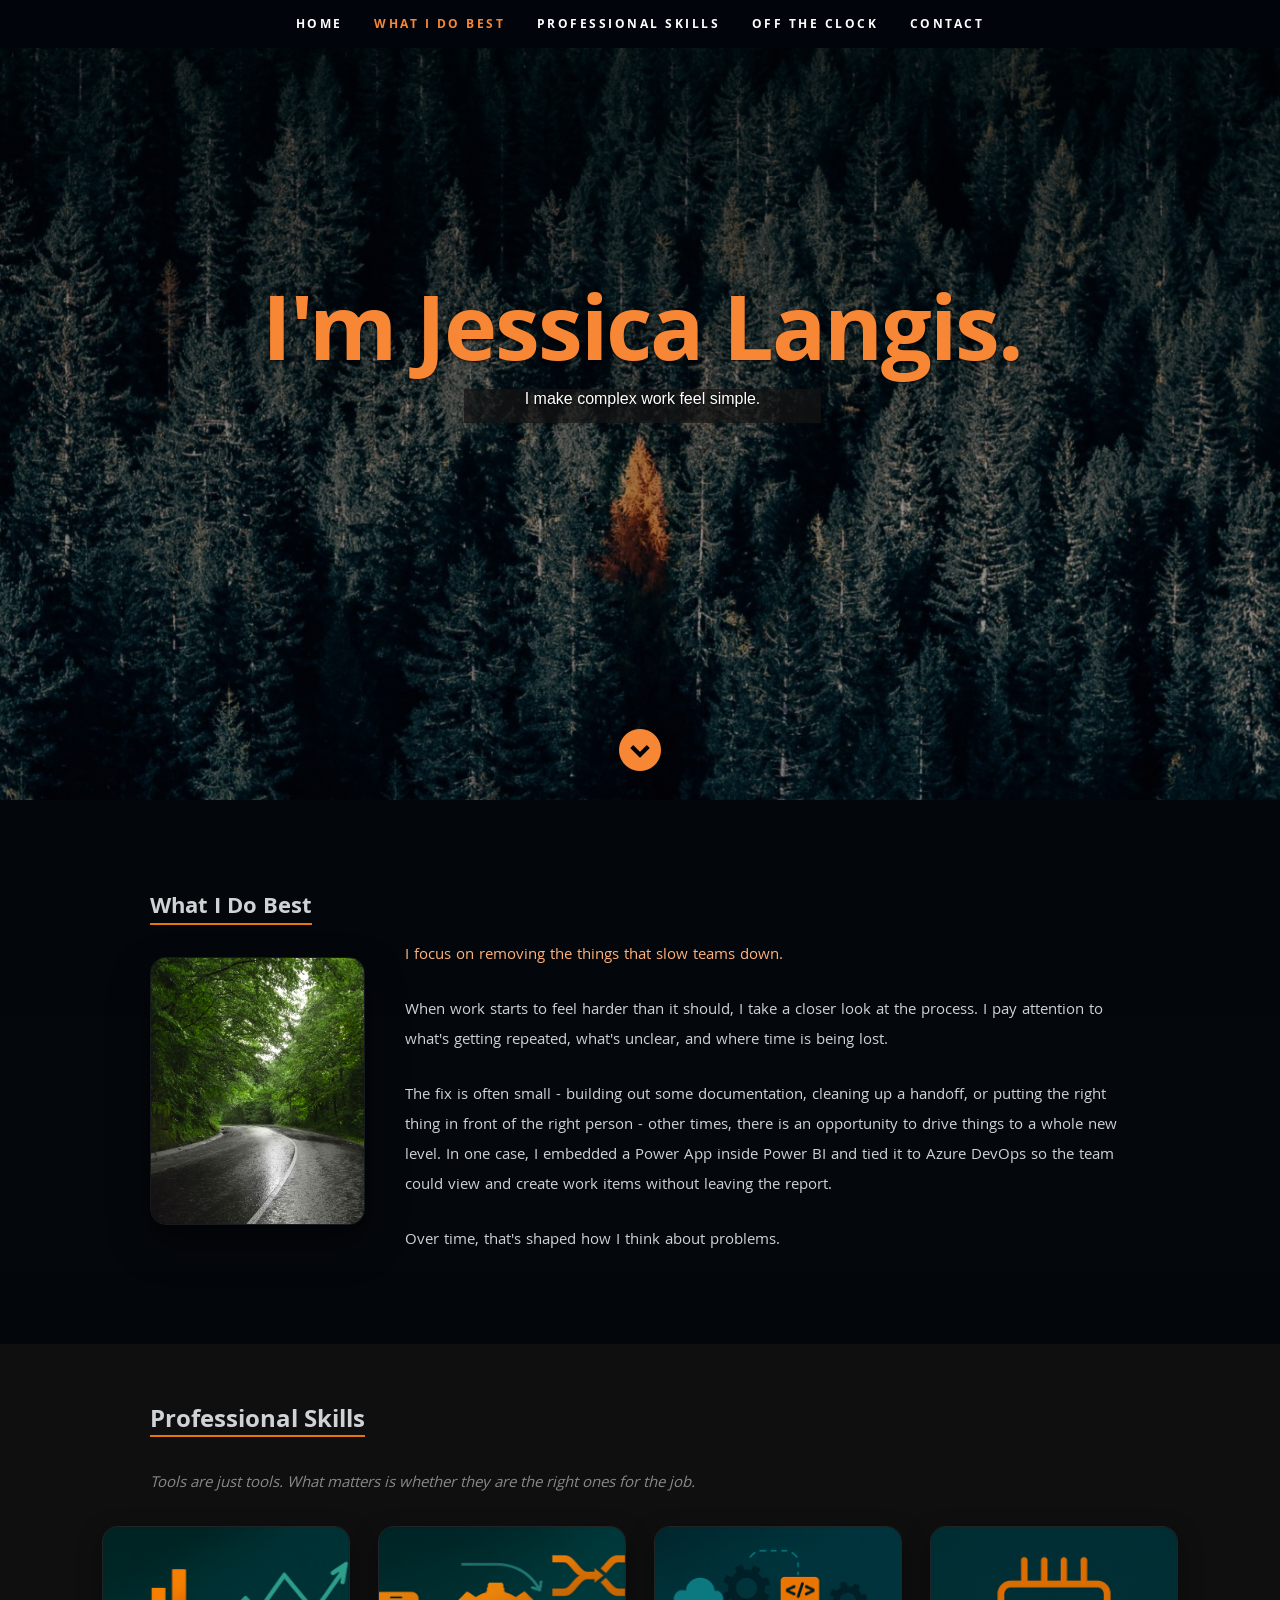
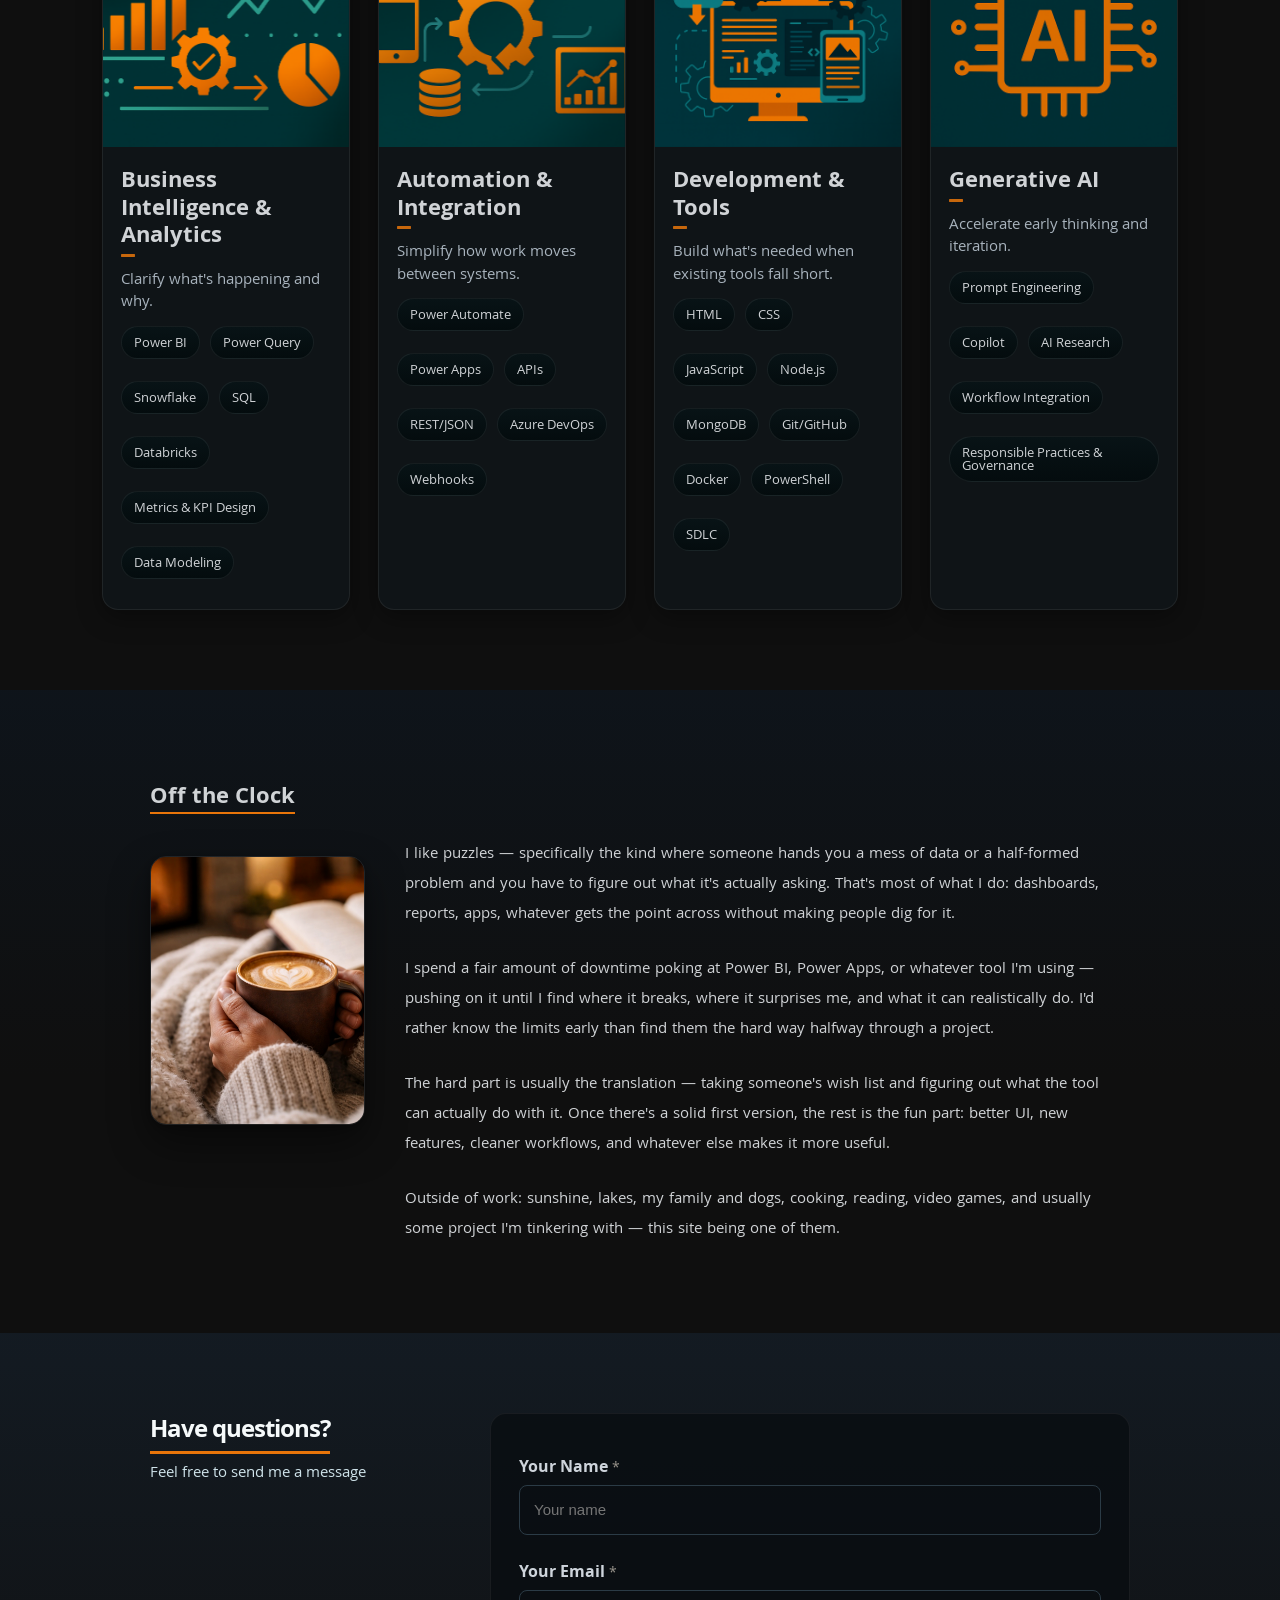
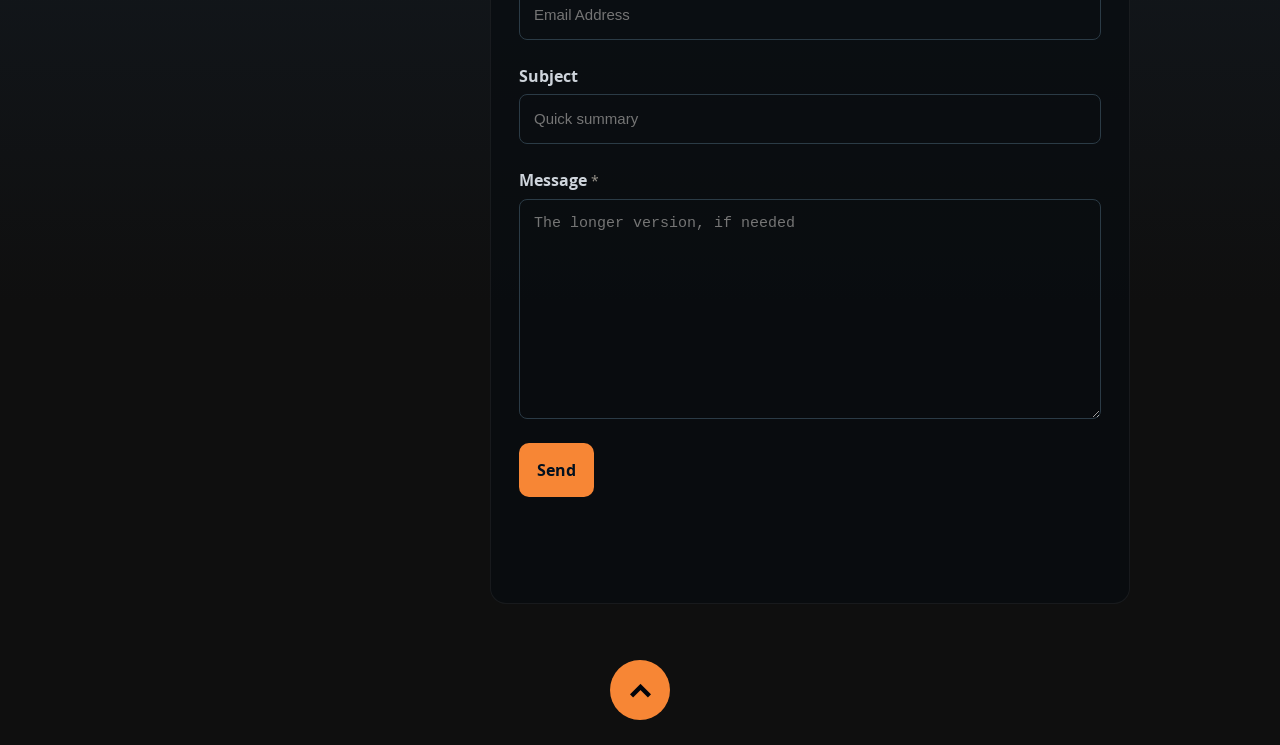
==== commit 3666ddeb: "easter egg framework" ====
--- a/portfolio.html
+++ b/portfolio.html
@@ -13,7 +13,7 @@
 
    <!-- Mobile Specific Metas
    ================================================== -->
-	<meta name="viewport" content="width=device-width, initial-scale=1, maximum-scale=1">
+	<meta name="viewport" content="width=device-width, initial-scale=1">
 
 	<!-- CSS
     ================================================== -->
@@ -56,13 +56,13 @@
 
       <div class="row banner">
          <div class="banner-text">
-            <h1 class="responsive-headline"><div class="reveal-title">I'm Jessica Langis.</h1></div>
+            <h1 class="responsive-headline"><span class="reveal-title">I'm Jessica Langis.</span></h1>
             <h3 class="banner-text">I make complex work feel simple.</h3>
          </div>
       </div>
 
       <p class="scrolldown">
-         <a class="smoothscroll" href="#contact"><i class="icon-down-circle"></i></a>
+         <a class="smoothscroll" href="#whatidobest"><i class="icon-down-circle"></i></a>
       </p>
 
    </header> <!-- Header End -->
@@ -332,7 +332,7 @@
   accept-charset="UTF-8"
 >
   <!-- Spam honeypot (hidden from users)-->
-  <input type="text" name="website" style="display:none">
+  <input type="text" name="_gotcha" style="display:none" tabindex="-1" autocomplete="off">
 
   <!-- Fixed subject for your inbox -->
   <input type="hidden" name="subject" value="(jessica-langis.github.io)">
@@ -429,9 +429,9 @@
                <li>&copy; Copyright 2014 CeeVee</li>
                <li>Design by <a href="http://www.styleshout.com/" title="Styleshout" target="_blank">Styleshout</a></li>
             </ul>
-
-         </div>
  -->
+         </div>
+
          <div id="go-top"><a class="smoothscroll" title="Back to Top" href="#home"><i class="icon-up-open"></i></a></div>
 
       </div>
--- a/css/layout.css
+++ b/css/layout.css
@@ -783,6 +783,7 @@
 }
 /* Title: quicker + smaller motion */
 .reveal-title {
+  display: inline-block;
   opacity: 0;
   transform: translateY(10px);
   transition: opacity .45s ease, transform .45s ease;
